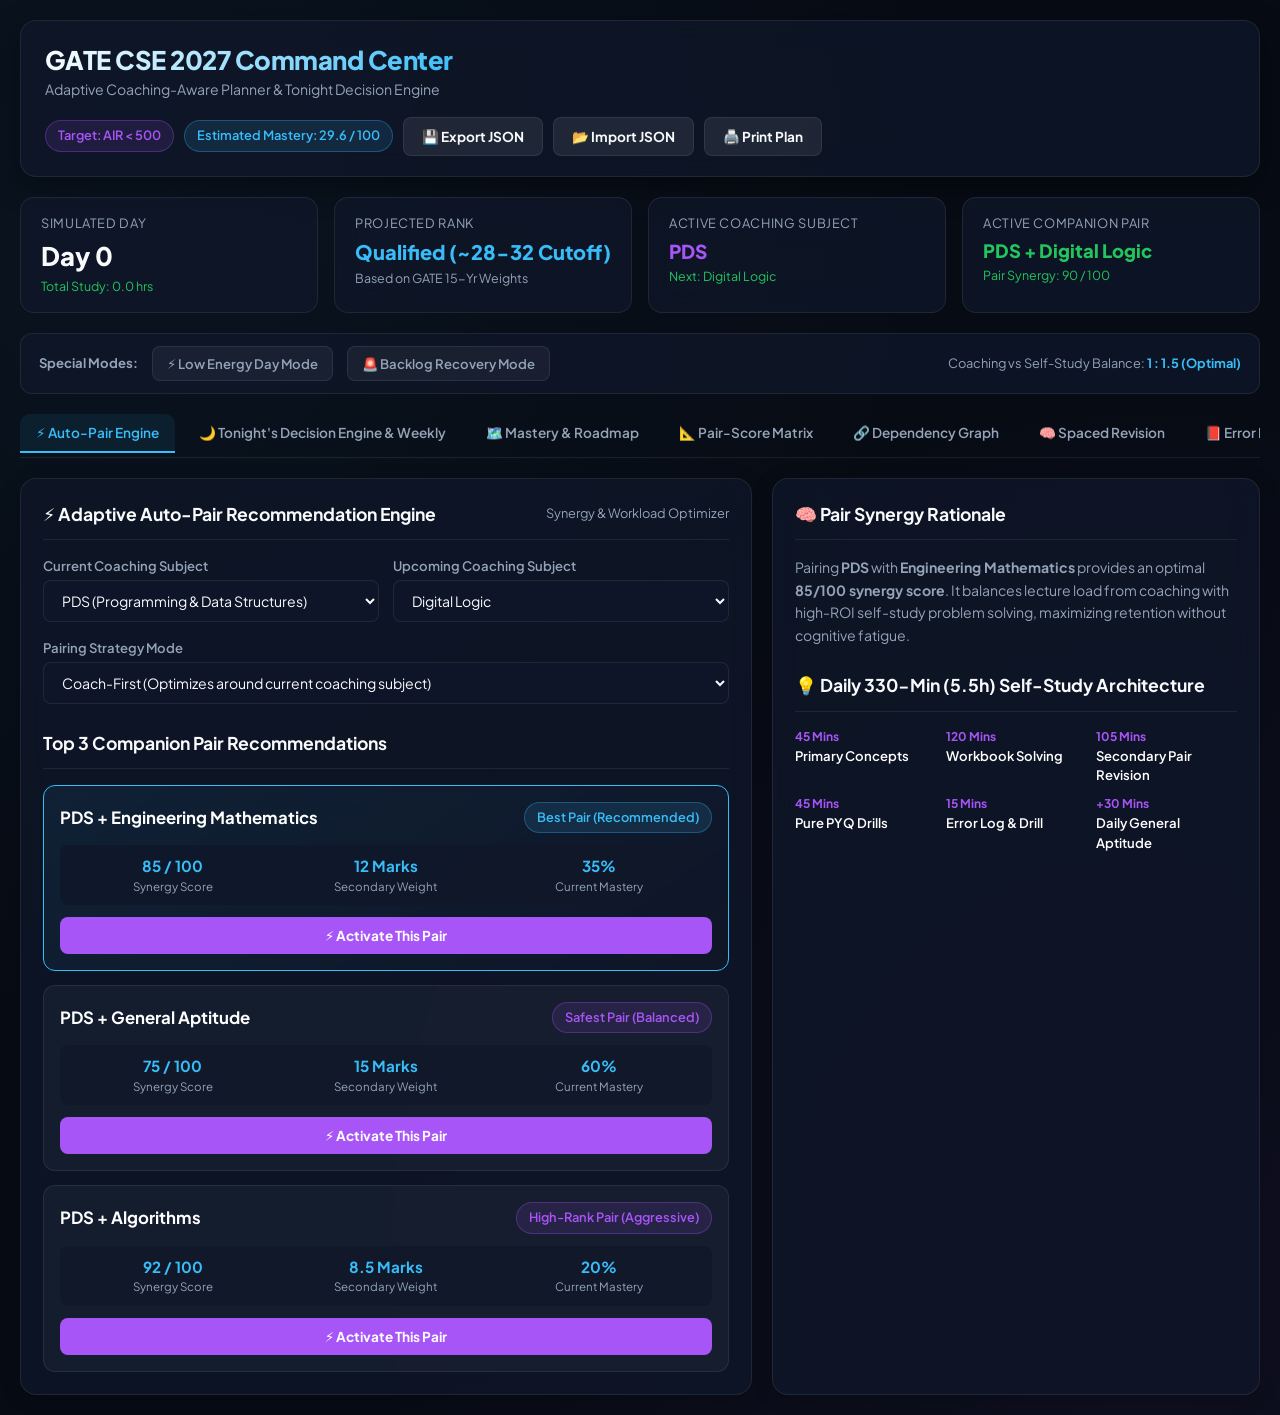
==== gate-cse-command-center.html @ c0850e2b "Initial commit" ====
<!DOCTYPE html>
<html lang="en">
<head>
    <meta charset="UTF-8">
    <meta name="viewport" content="width=device-width, initial-scale=1.0">
    <title>GATE CSE 2027 — Adaptive Personal Study Command Center</title>
    
    <!-- Fonts -->
    <link rel="preconnect" href="https://fonts.googleapis.com">
    <link rel="preconnect" href="https://fonts.gstatic.com" crossorigin>
    <link href="https://fonts.googleapis.com/css2?family=Fira+Code:wght@400;500;600&family=Plus+Jakarta+Sans:wght@400;500;600;700;800&display=swap" rel="stylesheet">

    <style>
        :root {
            --bg-dark: #070b14;
            --bg-card: rgba(15, 23, 42, 0.75);
            --bg-card-hover: rgba(30, 41, 59, 0.85);
            --border-color: rgba(255, 255, 255, 0.08);
            --border-active: rgba(56, 189, 248, 0.4);
            
            --primary: #38bdf8;
            --primary-hover: #0ea5e9;
            --secondary: #a855f7;
            --secondary-hover: #9333ea;
            --accent-green: #22c55e;
            --accent-amber: #f59e0b;
            --accent-rose: #f43f5e;
            --accent-indigo: #6366f1;
            
            --text-main: #f8fafc;
            --text-muted: #94a3b8;
            --text-dim: #64748b;
            
            --shadow-glow: 0 0 25px rgba(56, 189, 248, 0.15);
            --transition-fast: 0.2s cubic-bezier(0.4, 0, 0.2, 1);
        }

        * {
            box-sizing: border-box;
            margin: 0;
            padding: 0;
            font-family: 'Plus Jakarta Sans', system-ui, -apple-system, sans-serif;
        }

        body {
            background-color: var(--bg-dark);
            background-image: 
                radial-gradient(at 10% 10%, rgba(56, 189, 248, 0.05) 0px, transparent 50%),
                radial-gradient(at 90% 90%, rgba(168, 85, 247, 0.05) 0px, transparent 50%);
            color: var(--text-main);
            min-height: 100vh;
            padding: 20px;
            line-height: 1.5;
        }

        .container {
            max-width: 1440px;
            margin: 0 auto;
            display: flex;
            flex-direction: column;
            gap: 20px;
        }

        /* Header Navigation Bar */
        header {
            background: var(--bg-card);
            backdrop-filter: blur(12px);
            border: 1px solid var(--border-color);
            border-radius: 16px;
            padding: 20px 24px;
            display: flex;
            justify-content: space-between;
            align-items: center;
            flex-wrap: wrap;
            gap: 16px;
            box-shadow: 0 10px 30px rgba(0,0,0,0.4);
        }

        .header-title h1 {
            font-size: 1.6rem;
            font-weight: 800;
            background: linear-gradient(135deg, #ffffff, var(--primary));
            -webkit-background-clip: text;
            background-clip: text;
            -webkit-text-fill-color: transparent;
            letter-spacing: -0.02em;
        }

        .header-title p {
            color: var(--text-muted);
            font-size: 0.88rem;
        }

        .header-actions {
            display: flex;
            align-items: center;
            gap: 10px;
            flex-wrap: wrap;
        }

        .badge {
            padding: 5px 12px;
            border-radius: 999px;
            font-size: 0.8rem;
            font-weight: 600;
            border: 1px solid var(--border-color);
            display: inline-flex;
            align-items: center;
            gap: 6px;
        }

        .badge-cyan { background: rgba(56, 189, 248, 0.12); color: var(--primary); border-color: rgba(56, 189, 248, 0.3); }
        .badge-purple { background: rgba(168, 85, 247, 0.12); color: var(--secondary); border-color: rgba(168, 85, 247, 0.3); }
        .badge-green { background: rgba(34, 197, 94, 0.12); color: var(--accent-green); border-color: rgba(34, 197, 94, 0.3); }
        .badge-amber { background: rgba(245, 158, 11, 0.12); color: var(--accent-amber); border-color: rgba(245, 158, 11, 0.3); }

        /* KPI Dashboard Row */
        .kpi-row {
            display: grid;
            grid-template-columns: repeat(auto-fit, minmax(220px, 1fr));
            gap: 16px;
        }

        .kpi-card {
            background: var(--bg-card);
            backdrop-filter: blur(12px);
            border: 1px solid var(--border-color);
            border-radius: 14px;
            padding: 16px 20px;
            transition: var(--transition-fast);
        }

        .kpi-card:hover {
            border-color: var(--border-active);
            transform: translateY(-2px);
        }

        .kpi-card .label {
            font-size: 0.8rem;
            color: var(--text-muted);
            text-transform: uppercase;
            letter-spacing: 0.05em;
            margin-bottom: 4px;
        }

        .kpi-card .value {
            font-size: 1.6rem;
            font-weight: 800;
            color: var(--text-main);
        }

        .kpi-card .sub {
            font-size: 0.78rem;
            color: var(--accent-green);
            margin-top: 2px;
        }

        /* Mode Toggles Bar */
        .mode-bar {
            background: var(--bg-card);
            border: 1px solid var(--border-color);
            border-radius: 12px;
            padding: 12px 18px;
            display: flex;
            justify-content: space-between;
            align-items: center;
            flex-wrap: wrap;
            gap: 12px;
        }

        .toggle-group {
            display: flex;
            align-items: center;
            gap: 14px;
        }

        .toggle-btn {
            background: rgba(255, 255, 255, 0.05);
            border: 1px solid var(--border-color);
            color: var(--text-muted);
            padding: 8px 14px;
            border-radius: 8px;
            font-size: 0.82rem;
            font-weight: 600;
            cursor: pointer;
            transition: var(--transition-fast);
            display: inline-flex;
            align-items: center;
            gap: 6px;
        }

        .toggle-btn:hover { background: rgba(255, 255, 255, 0.1); color: #fff; }
        .toggle-btn.active-low-energy { background: rgba(245, 158, 11, 0.2); color: var(--accent-amber); border-color: var(--accent-amber); }
        .toggle-btn.active-backlog { background: rgba(244, 63, 94, 0.2); color: var(--accent-rose); border-color: var(--accent-rose); }

        /* Navigation Tabs */
        .nav-tabs {
            display: flex;
            gap: 8px;
            overflow-x: auto;
            padding-bottom: 4px;
            border-bottom: 1px solid var(--border-color);
        }

        .tab-btn {
            background: transparent;
            border: none;
            color: var(--text-muted);
            padding: 10px 16px;
            border-radius: 10px 10px 0 0;
            font-size: 0.85rem;
            font-weight: 600;
            cursor: pointer;
            white-space: nowrap;
            transition: var(--transition-fast);
            display: inline-flex;
            align-items: center;
            gap: 8px;
            border-bottom: 2px solid transparent;
        }

        .tab-btn:hover {
            color: var(--text-main);
            background: rgba(255, 255, 255, 0.03);
        }

        .tab-btn.active {
            color: var(--primary);
            border-bottom-color: var(--primary);
            background: rgba(56, 189, 248, 0.08);
        }

        /* Tab Content Panels */
        .tab-content {
            display: none;
            flex-direction: column;
            gap: 20px;
        }

        .tab-content.active {
            display: flex;
        }

        /* Layout Grids */
        .grid-2 { display: grid; grid-template-columns: 1.8fr 1.2fr; gap: 20px; }
        .grid-3 { display: grid; grid-template-columns: repeat(3, 1fr); gap: 20px; }
        .grid-full { width: 100%; }

        @media (max-width: 1024px) {
            .grid-2, .grid-3 { grid-template-columns: 1fr; }
        }

        /* Cards & Panels */
        .panel {
            background: var(--bg-card);
            backdrop-filter: blur(12px);
            border: 1px solid var(--border-color);
            border-radius: 16px;
            padding: 22px;
            display: flex;
            flex-direction: column;
            gap: 16px;
            box-shadow: 0 4px 20px rgba(0,0,0,0.2);
        }

        .panel-header {
            display: flex;
            justify-content: space-between;
            align-items: center;
            border-bottom: 1px solid var(--border-color);
            padding-bottom: 12px;
        }

        .panel-header h2 {
            font-size: 1.1rem;
            font-weight: 700;
            color: var(--text-main);
            display: flex;
            align-items: center;
            gap: 8px;
        }

        .panel-header .subtext {
            font-size: 0.8rem;
            color: var(--text-muted);
        }

        /* Form Controls */
        label {
            font-size: 0.82rem;
            font-weight: 600;
            color: var(--text-muted);
            margin-bottom: 4px;
            display: block;
        }

        select, input[type="text"], input[type="number"], textarea {
            background: rgba(15, 23, 42, 0.9);
            border: 1px solid var(--border-color);
            border-radius: 8px;
            color: var(--text-main);
            padding: 10px 14px;
            font-size: 0.88rem;
            width: 100%;
            outline: none;
            transition: var(--transition-fast);
        }

        select:focus, input:focus, textarea:focus {
            border-color: var(--primary);
            box-shadow: 0 0 10px rgba(56, 189, 248, 0.2);
        }

        /* Buttons */
        .btn {
            background: var(--primary);
            color: #080d1a;
            border: none;
            padding: 10px 18px;
            border-radius: 8px;
            font-weight: 700;
            font-size: 0.85rem;
            cursor: pointer;
            transition: var(--transition-fast);
            display: inline-flex;
            align-items: center;
            justify-content: center;
            gap: 8px;
        }

        .btn:hover {
            background: var(--primary-hover);
            transform: translateY(-1px);
        }

        .btn-secondary {
            background: rgba(255, 255, 255, 0.08);
            color: var(--text-main);
            border: 1px solid var(--border-color);
        }

        .btn-secondary:hover {
            background: rgba(255, 255, 255, 0.15);
        }

        .btn-purple {
            background: var(--secondary);
            color: #fff;
        }

        .btn-purple:hover {
            background: var(--secondary-hover);
        }

        .btn-danger {
            background: rgba(244, 63, 94, 0.2);
            color: var(--accent-rose);
            border: 1px solid rgba(244, 63, 94, 0.4);
        }

        .btn-danger:hover {
            background: rgba(244, 63, 94, 0.35);
        }

        /* Auto-Pair Cards */
        .pair-card {
            background: rgba(30, 41, 59, 0.5);
            border: 1px solid var(--border-color);
            border-radius: 12px;
            padding: 16px;
            display: flex;
            flex-direction: column;
            gap: 12px;
            transition: var(--transition-fast);
            position: relative;
        }

        .pair-card.recommended {
            border-color: var(--primary);
            background: linear-gradient(145deg, rgba(56, 189, 248, 0.08), rgba(15, 23, 42, 0.6));
        }

        .pair-card-header {
            display: flex;
            justify-content: space-between;
            align-items: center;
        }

        .pair-card-title {
            font-weight: 700;
            font-size: 1.05rem;
            color: #fff;
        }

        .pair-metrics {
            display: grid;
            grid-template-columns: repeat(3, 1fr);
            gap: 8px;
            background: rgba(15, 23, 42, 0.8);
            padding: 10px;
            border-radius: 8px;
            text-align: center;
        }

        .pair-metrics .metric-val {
            font-weight: 700;
            font-size: 0.95rem;
            color: var(--primary);
        }

        .pair-metrics .metric-lbl {
            font-size: 0.72rem;
            color: var(--text-muted);
        }

        /* Tonight's Action Generator Callout & Tasks */
        .tonight-callout {
            background: linear-gradient(135deg, rgba(168, 85, 247, 0.15), rgba(56, 189, 248, 0.15));
            border: 1px solid rgba(168, 85, 247, 0.4);
            border-radius: 14px;
            padding: 22px;
            display: flex;
            flex-direction: column;
            gap: 16px;
        }

        .tonight-controls {
            display: grid;
            grid-template-columns: repeat(auto-fit, minmax(200px, 1fr));
            gap: 12px;
            background: rgba(15, 23, 42, 0.7);
            padding: 14px;
            border-radius: 10px;
            border: 1px solid var(--border-color);
        }

        .tonight-tasks-grid {
            display: flex;
            flex-direction: column;
            gap: 10px;
        }

        .tonight-task-card {
            background: rgba(15, 23, 42, 0.85);
            border: 1px solid var(--border-color);
            border-radius: 10px;
            padding: 12px 16px;
            display: flex;
            align-items: center;
            justify-content: space-between;
            gap: 12px;
            transition: var(--transition-fast);
        }

        .tonight-task-card.checked {
            opacity: 0.5;
            text-decoration: line-through;
            border-color: rgba(34, 197, 94, 0.4);
            background: rgba(34, 197, 94, 0.05);
        }

        .task-checkbox {
            width: 20px;
            height: 20px;
            accent-color: var(--accent-green);
            cursor: pointer;
        }

        .progress-bar-bg {
            background: rgba(30, 41, 59, 0.8);
            height: 10px;
            border-radius: 5px;
            overflow: hidden;
        }

        .progress-bar-fill {
            height: 100%;
            background: linear-gradient(90deg, var(--primary), var(--secondary));
            border-radius: 5px;
            transition: width 0.4s ease;
        }

        /* Weekly Planner Cards */
        .day-card {
            background: rgba(15, 23, 42, 0.6);
            border: 1px solid var(--border-color);
            border-radius: 12px;
            padding: 14px;
            display: flex;
            flex-direction: column;
            gap: 10px;
        }

        .day-header {
            display: flex;
            justify-content: space-between;
            align-items: center;
            font-weight: 700;
            font-size: 0.9rem;
            color: var(--primary);
        }

        .task-list {
            display: flex;
            flex-direction: column;
            gap: 6px;
        }

        .task-item {
            background: rgba(30, 41, 59, 0.7);
            border: 1px solid var(--border-color);
            border-radius: 6px;
            padding: 8px 10px;
            font-size: 0.8rem;
            display: flex;
            align-items: center;
            justify-content: space-between;
            gap: 8px;
        }

        /* Mastery Sliders */
        .mastery-grid {
            display: grid;
            grid-template-columns: repeat(auto-fit, minmax(280px, 1fr));
            gap: 14px;
        }

        .mastery-item {
            background: rgba(30, 41, 59, 0.5);
            border: 1px solid var(--border-color);
            border-radius: 10px;
            padding: 12px 16px;
            display: flex;
            flex-direction: column;
            gap: 8px;
        }

        .mastery-head {
            display: flex;
            justify-content: space-between;
            font-size: 0.85rem;
            font-weight: 700;
        }

        input[type="range"] {
            width: 100%;
            accent-color: var(--primary);
            cursor: pointer;
        }

        /* Pair Matrix Table */
        .matrix-table {
            width: 100%;
            border-collapse: collapse;
            font-size: 0.78rem;
            text-align: center;
        }

        .matrix-table th, .matrix-table td {
            padding: 8px 4px;
            border: 1px solid var(--border-color);
        }

        .matrix-table th {
            background: rgba(30, 41, 59, 0.8);
            color: var(--text-muted);
            font-weight: 700;
        }

        .matrix-cell {
            cursor: pointer;
            transition: var(--transition-fast);
            font-weight: 700;
            border-radius: 4px;
        }

        .matrix-cell:hover {
            transform: scale(1.15);
            outline: 2px solid var(--primary);
            z-index: 10;
        }

        /* Dependency Graph Visualization */
        .dep-graph {
            display: flex;
            flex-direction: column;
            gap: 20px;
        }

        .dep-track {
            background: rgba(15, 23, 42, 0.6);
            border: 1px solid var(--border-color);
            border-radius: 12px;
            padding: 16px;
        }

        .dep-track-title {
            font-size: 0.88rem;
            font-weight: 700;
            color: var(--secondary);
            margin-bottom: 12px;
        }

        .dep-nodes {
            display: flex;
            align-items: center;
            gap: 12px;
            flex-wrap: wrap;
        }

        .dep-node {
            background: rgba(30, 41, 59, 0.8);
            border: 1px solid var(--border-color);
            border-radius: 8px;
            padding: 10px 14px;
            font-size: 0.85rem;
            font-weight: 700;
            display: flex;
            align-items: center;
            gap: 8px;
        }

        .dep-arrow {
            color: var(--text-dim);
            font-size: 1.2rem;
            font-weight: 700;
        }

        /* Radar Bars */
        .radar-list {
            display: flex;
            flex-direction: column;
            gap: 10px;
        }

        .radar-item {
            display: flex;
            flex-direction: column;
            gap: 4px;
        }

        .radar-meta {
            display: flex;
            justify-content: space-between;
            font-size: 0.82rem;
        }

        .radar-bar-bg {
            background: rgba(30, 41, 59, 0.8);
            height: 10px;
            border-radius: 5px;
            overflow: hidden;
        }

        .radar-bar-fill {
            height: 100%;
            background: linear-gradient(90deg, var(--primary), var(--secondary));
            border-radius: 5px;
            transition: width 0.5s ease;
        }

        /* Tables */
        table.data-table {
            width: 100%;
            border-collapse: collapse;
            font-size: 0.85rem;
        }

        table.data-table th, table.data-table td {
            padding: 10px 12px;
            text-align: left;
            border-bottom: 1px solid var(--border-color);
        }

        table.data-table th {
            color: var(--text-muted);
            font-weight: 700;
            background: rgba(30, 41, 59, 0.4);
        }

        /* Print Styling */
        @media print {
            body { background: #fff; color: #000; }
            header, .mode-bar, .nav-tabs, .btn { display: none !important; }
            .tab-content { display: block !important; }
            .panel { border: 1px solid #ccc; background: #fff; color: #000; box-shadow: none; margin-bottom: 20px; }
            .value, .pair-card-title { color: #000 !important; }
        }
    </style>
</head>
<body>

<div class="container">
    <!-- Header -->
    <header>
        <div class="header-title">
            <h1>GATE CSE 2027 Command Center</h1>
            <p>Adaptive Coaching-Aware Planner &amp; Tonight Decision Engine</p>
        </div>
        <div class="header-actions">
            <span class="badge badge-purple">Target: AIR &lt; 500</span>
            <span class="badge badge-cyan" id="projected-score-badge">Estimated Mastery: 15.0 / 100</span>
            <button class="btn btn-secondary" onclick="exportData()">💾 Export JSON</button>
            <button class="btn btn-secondary" onclick="importDataPrompt()">📂 Import JSON</button>
            <button class="btn btn-secondary" onclick="window.print()">🖨️ Print Plan</button>
        </div>
    </header>

    <!-- KPI Row -->
    <div class="kpi-row">
        <div class="kpi-card">
            <div class="label">Simulated Day</div>
            <div class="value" id="kpi-sim-day">Day 0</div>
            <div class="sub" id="kpi-total-hours">Total Study: 0.0 hrs</div>
        </div>
        <div class="kpi-card">
            <div class="label">Projected Rank</div>
            <div class="value" id="kpi-projected-rank" style="font-size: 1.25rem; color: var(--primary);">Unranked</div>
            <div class="sub" style="color: var(--text-muted);">Based on GATE 15-Yr Weights</div>
        </div>
        <div class="kpi-card">
            <div class="label">Active Coaching Subject</div>
            <div class="value" id="kpi-coaching-subj" style="font-size: 1.2rem; color: var(--secondary);">PDS</div>
            <div class="sub" id="kpi-upcoming-subj">Next: Digital Logic</div>
        </div>
        <div class="kpi-card">
            <div class="label">Active Companion Pair</div>
            <div class="value" id="kpi-active-pair" style="font-size: 1.15rem; color: var(--accent-green);">PDS + Digital Logic</div>
            <div class="sub" id="kpi-pair-score">Pair Synergy: 90 / 100</div>
        </div>
    </div>

    <!-- Mode Controls -->
    <div class="mode-bar">
        <div class="toggle-group">
            <span style="font-size: 0.82rem; font-weight: 700; color: var(--text-muted);">Special Modes:</span>
            <button class="toggle-btn" id="btn-low-energy" onclick="toggleLowEnergyMode()">
                ⚡ Low Energy Day Mode
            </button>
            <button class="toggle-btn" id="btn-backlog" onclick="toggleBacklogMode()">
                🚨 Backlog Recovery Mode
            </button>
        </div>
        <div style="font-size: 0.8rem; color: var(--text-muted);">
            Coaching vs Self-Study Balance: <strong id="balance-ratio" style="color: var(--primary);">1 : 1.5 (Optimal)</strong>
        </div>
    </div>

    <!-- Navigation Tabs -->
    <nav class="nav-tabs">
        <button class="tab-btn active" onclick="switchTab('tab-autopair')">⚡ Auto-Pair Engine</button>
        <button class="tab-btn" onclick="switchTab('tab-weekly')">🌙 Tonight's Decision Engine &amp; Weekly</button>
        <button class="tab-btn" onclick="switchTab('tab-mastery')">🗺️ Mastery &amp; Roadmap</button>
        <button class="tab-btn" onclick="switchTab('tab-matrix')">📐 Pair-Score Matrix</button>
        <button class="tab-btn" onclick="switchTab('tab-dep')">🔗 Dependency Graph</button>
        <button class="tab-btn" onclick="switchTab('tab-spaced')">🧠 Spaced Revision</button>
        <button class="tab-btn" onclick="switchTab('tab-errors')">📕 Error Log System</button>
        <button class="tab-btn" onclick="switchTab('tab-coaching')">📝 Coaching Logger</button>
        <button class="tab-btn" onclick="switchTab('tab-radar')">📊 PYQ Topic Radar</button>
    </nav>

    <!-- TAB 1: Auto-Pair Engine -->
    <div id="tab-autopair" class="tab-content active">
        <div class="grid-2">
            <div class="panel">
                <div class="panel-header">
                    <h2>⚡ Adaptive Auto-Pair Recommendation Engine</h2>
                    <span class="subtext">Synergy &amp; Workload Optimizer</span>
                </div>

                <div style="display: grid; grid-template-columns: 1fr 1fr; gap: 14px;">
                    <div>
                        <label>Current Coaching Subject</label>
                        <select id="select-coaching-subj" onchange="updateCoachingSubject(this.value)">
                            <!-- Populated via JS -->
                        </select>
                    </div>
                    <div>
                        <label>Upcoming Coaching Subject</label>
                        <select id="select-upcoming-subj" onchange="updateUpcomingSubject(this.value)">
                            <!-- Populated via JS -->
                        </select>
                    </div>
                </div>

                <div>
                    <label>Pairing Strategy Mode</label>
                    <select id="select-pair-strategy" onchange="recalculatePairings()">
                        <option value="coach-first">Coach-First (Optimizes around current coaching subject)</option>
                        <option value="best-global">Best Global Synergy (Maximum Synergy Matrix Score)</option>
                        <option value="weakness-first">Weakness-First (Pairs lowest mastery subject with high-synergy companion)</option>
                        <option value="roi-first">ROI-First (Focuses on highest PYQ &amp; weightage subjects)</option>
                    </select>
                </div>

                <div class="panel-header" style="margin-top: 10px;">
                    <h2>Top 3 Companion Pair Recommendations</h2>
                </div>

                <div id="pair-recommendations-container" style="display: flex; flex-direction: column; gap: 14px;">
                    <!-- Dynamically rendered -->
                </div>
            </div>

            <div class="panel">
                <div class="panel-header">
                    <h2>🧠 Pair Synergy Rationale</h2>
                </div>
                <div id="pair-rationale-box" style="font-size: 0.88rem; color: var(--text-muted); line-height: 1.6;">
                    Select a coaching subject to view mathematical synergy, cognitive load balance, and PYQ overlap.
                </div>
                <div class="panel-header" style="margin-top: 10px;">
                    <h2>💡 Daily 330-Min (5.5h) Self-Study Architecture</h2>
                </div>
                <div class="routine-blocks" style="display: grid; grid-template-columns: repeat(auto-fit, minmax(140px, 1fr)); gap: 10px;">
                    <div class="block-chip">
                        <div class="time" style="font-size:0.75rem; color:var(--secondary); font-weight:700;">45 Mins</div>
                        <div class="desc" style="font-size:0.82rem; font-weight:600; color:#fff;">Primary Concepts</div>
                    </div>
                    <div class="block-chip">
                        <div class="time" style="font-size:0.75rem; color:var(--secondary); font-weight:700;">120 Mins</div>
                        <div class="desc" style="font-size:0.82rem; font-weight:600; color:#fff;">Workbook Solving</div>
                    </div>
                    <div class="block-chip">
                        <div class="time" style="font-size:0.75rem; color:var(--secondary); font-weight:700;">105 Mins</div>
                        <div class="desc" style="font-size:0.82rem; font-weight:600; color:#fff;">Secondary Pair Revision</div>
                    </div>
                    <div class="block-chip">
                        <div class="time" style="font-size:0.75rem; color:var(--secondary); font-weight:700;">45 Mins</div>
                        <div class="desc" style="font-size:0.82rem; font-weight:600; color:#fff;">Pure PYQ Drills</div>
                    </div>
                    <div class="block-chip">
                        <div class="time" style="font-size:0.75rem; color:var(--secondary); font-weight:700;">15 Mins</div>
                        <div class="desc" style="font-size:0.82rem; font-weight:600; color:#fff;">Error Log &amp; Drill</div>
                    </div>
                    <div class="block-chip" style="border-color: var(--secondary);">
                        <div class="time" style="font-size:0.75rem; color:var(--secondary); font-weight:700;">+30 Mins</div>
                        <div class="desc" style="font-size:0.82rem; font-weight:600; color:#fff;">Daily General Aptitude</div>
                    </div>
                </div>
            </div>
        </div>
    </div>

    <!-- TAB 2: Weekly Execution & Tonight's Decision Engine -->
    <div id="tab-weekly" class="tab-content">
        <div class="tonight-callout">
            <div style="display: flex; justify-content: space-between; align-items: center; flex-wrap: wrap; gap: 10px;">
                <div>
                    <h2 style="font-size: 1.3rem; font-weight: 800; color: #fff;">🌙 "What Should I Study Tonight?" Decision Engine</h2>
                    <p style="font-size: 0.85rem; color: var(--text-muted);">Dynamically constructs tonight's task blocks with topic intelligence &amp; workload weighting.</p>
                </div>
                <button class="btn btn-purple" onclick="generateTonightPlan()">✨ Generate Tonight's Plan</button>
            </div>

            <!-- Tonight Decision Controls -->
            <div class="tonight-controls" style="grid-template-columns: repeat(auto-fit, minmax(180px, 1fr));">
                <div>
                    <label>📌 Select Primary Subject</label>
                    <select id="tonight-primary-subj" onchange="generateTonightPlan()">
                        <option value="auto">🤖 Auto (From Focus Mode / Coaching)</option>
                        <!-- Populated via JS -->
                    </select>
                </div>
                <div>
                    <label>Primary Focus Mode</label>
                    <select id="tonight-focus-mode" onchange="generateTonightPlan()">
                        <option value="auto">🤖 Auto Focus (Engine decides optimum focus)</option>
                        <option value="coaching">🎓 Coaching Subject Focus (Revolves around active coaching topic)</option>
                        <option value="weakest">🧱 Weakest Subject Focus (Attacks lowest mastery subject)</option>
                        <option value="pair">🔗 Current Pair Focus (Uses current optimized pair)</option>
                    </select>
                </div>
                <div>
                    <label>Time Budget Tonight</label>
                    <select id="tonight-budget-mode" onchange="generateTonightPlan()">
                        <option value="330">5.5 Hours (Full Standard Architecture)</option>
                        <option value="240">4.0 Hours (Focused Evening)</option>
                        <option value="180">3.0 Hours (Compact Session)</option>
                        <option value="120">2.0 Hours (Light Recovery Session)</option>
                        <option value="90">90 Mins (Low Energy Sprint)</option>
                    </select>
                </div>
                <div>
                    <label>Subject Profile</label>
                    <select id="tonight-profile-mode" onchange="generateTonightPlan()">
                        <option value="already-taught">Coaching Taught Subject (20% Concept / 50% Solving / 20% Companion / 10% PYQ)</option>
                        <option value="genuinely-weak">Genuinely Weak Subject (40% Concept / 35% Solving / 20% Companion / 5% Error)</option>
                    </select>
                </div>
            </div>

            <!-- Tonight Execution Tracker -->
            <div style="display: flex; flex-direction: column; gap: 10px;">
                <div style="display: flex; justify-content: space-between; align-items: center;">
                    <span style="font-weight: 700; font-size: 0.9rem;">Tonight's Completion Progress: <strong id="tonight-pct-text" style="color: var(--primary);">0%</strong></span>
                    <button class="btn btn-secondary" onclick="markTonightCompleted()" style="font-size: 0.8rem;">✓ Mark Session Completed</button>
                </div>
                <div class="progress-bar-bg">
                    <div class="progress-bar-fill" id="tonight-progress-bar" style="width: 0%;"></div>
                </div>
            </div>

            <!-- Task Blocks Output Container -->
            <div id="tonight-tasks-container" class="tonight-tasks-grid">
                <!-- Populated dynamically -->
            </div>
        </div>

        <div class="panel">
            <div class="panel-header">
                <h2>🗓️ Weekly Execution Grid</h2>
                <div style="display: flex; gap: 8px;">
                    <button class="btn btn-secondary" onclick="simulateWeeklyDays(1)">+1 Study Day</button>
                    <button class="btn btn-secondary" onclick="simulateWeeklyDays(7)">+1 Week (7 Days)</button>
                    <button class="btn btn-danger" onclick="resetSim()">Reset Progress</button>
                </div>
            </div>
            <div class="grid-3" id="weekly-days-container">
                <!-- Days Mon - Sun populated dynamically -->
            </div>
        </div>
    </div>

    <!-- TAB 3: Mastery & Roadmap -->
    <div id="tab-mastery" class="tab-content">
        <div class="grid-2">
            <div class="panel">
                <div class="panel-header">
                    <h2>🗺️ Editable Study Roadmap Phases</h2>
                    <button class="btn btn-secondary" onclick="openAddPhaseModal()">➕ Add Custom Phase</button>
                </div>
                <div id="phases-roadmap-container" style="display: flex; flex-direction: column; gap: 12px;">
                    <!-- Rendered dynamically -->
                </div>
            </div>

            <div class="panel">
                <div class="panel-header">
                    <h2>🎛️ Subject Mastery Sliders (0 - 100%)</h2>
                </div>
                <div class="mastery-grid" id="mastery-sliders-container">
                    <!-- Rendered dynamically -->
                </div>
            </div>
        </div>
    </div>

    <!-- TAB 4: Pair-Score Matrix -->
    <div id="tab-matrix" class="tab-content">
        <div class="panel">
            <div class="panel-header">
                <h2>📐 Interactive 12x12 Pair-Synergy Matrix</h2>
                <span class="subtext">Click any matrix cell to force that pair as your active study pair</span>
            </div>
            <div style="overflow-x: auto;">
                <table class="matrix-table" id="matrix-table-el">
                    <!-- Rendered dynamically -->
                </table>
            </div>
        </div>
    </div>

    <!-- TAB 5: Dependency Graph -->
    <div id="tab-dep" class="tab-content">
        <div class="panel">
            <div class="panel-header">
                <h2>🔗 Academic Dependency Chains &amp; Prerequisite Graph</h2>
                <span class="subtext">Identified prerequisite relations from GATE CSE 15-Year Analysis</span>
            </div>
            <div class="dep-graph">
                <div class="dep-track">
                    <div class="dep-track-title">System &amp; Hardware Track</div>
                    <div class="dep-nodes">
                        <div class="dep-node" id="dep-DL">Digital Logic</div>
                        <div class="dep-arrow">➔</div>
                        <div class="dep-node" id="dep-COA">COA</div>
                        <div class="dep-arrow">➔</div>
                        <div class="dep-node" id="dep-OS">Operating Systems</div>
                        <div class="dep-arrow">➔</div>
                        <div class="dep-node" id="dep-CN">Computer Networks</div>
                    </div>
                </div>

                <div class="dep-track">
                    <div class="dep-track-title">Software &amp; Data Track</div>
                    <div class="dep-nodes">
                        <div class="dep-node" id="dep-PDS">PDS</div>
                        <div class="dep-arrow">➔</div>
                        <div class="dep-node" id="dep-Algo">Algorithms</div>
                        <div class="dep-arrow">➔</div>
                        <div class="dep-node" id="dep-DBMS">DBMS</div>
                    </div>
                </div>

                <div class="dep-track">
                    <div class="dep-track-title">Theoretical Foundations Track</div>
                    <div class="dep-nodes">
                        <div class="dep-node" id="dep-Discrete">Discrete Mathematics</div>
                        <div class="dep-arrow">➔</div>
                        <div class="dep-node" id="dep-TOC">TOC</div>
                        <div class="dep-arrow">➔</div>
                        <div class="dep-node" id="dep-Compiler">Compiler Design</div>
                    </div>
                </div>
            </div>
        </div>
    </div>

    <!-- TAB 6: Spaced Revision -->
    <div id="tab-spaced" class="tab-content">
        <div class="panel">
            <div class="panel-header">
                <h2>🧠 Spaced-Revision Queue (1, 3, 7, 14, 30-Day Intervals)</h2>
                <button class="btn btn-purple" onclick="addSpacedRevisionPrompt()">➕ Add Concept for Revision</button>
            </div>
            <div class="grid-3" id="spaced-revision-container">
                <!-- Rendered dynamically -->
            </div>
        </div>
    </div>

    <!-- TAB 7: Error Log System -->
    <div id="tab-errors" class="tab-content">
        <div class="grid-2">
            <div class="panel">
                <div class="panel-header">
                    <h2>📕 Log New Error / Mistake</h2>
                </div>
                <form id="error-log-form" onsubmit="handleLogError(event)" style="display: flex; flex-direction: column; gap: 10px;">
                    <div>
                        <label>Question Reference / Topic</label>
                        <input type="text" id="err-topic" placeholder="e.g. Q45 Bayes Theorem / Cache Tag Calculation" required>
                    </div>
                    <div style="display: grid; grid-template-columns: 1fr 1fr; gap: 10px;">
                        <div>
                            <label>Subject</label>
                            <select id="err-subject"></select>
                        </div>
                        <div>
                            <label>Mistake Category</label>
                            <select id="err-category">
                                <option value="Conceptual">Conceptual Gap</option>
                                <option value="Calculation">Calculation Error</option>
                                <option value="NAT Precision">NAT Precision Trap</option>
                                <option value="Misread Question">Misread Question</option>
                                <option value="Formula Recall">Formula Memory Failure</option>
                            </select>
                        </div>
                    </div>
                    <div>
                        <label>Correction &amp; Key Insight</label>
                        <textarea id="err-notes" rows="3" placeholder="What to remember next time..." required></textarea>
                    </div>
                    <button type="submit" class="btn btn-purple">📌 Save Error Log Entry</button>
                </form>
            </div>

            <div class="panel">
                <div class="panel-header">
                    <h2>📋 Recorded Mistake History</h2>
                </div>
                <div style="overflow-y: auto; max-height: 400px;">
                    <table class="data-table">
                        <thead>
                            <tr>
                                <th>Ref / Topic</th>
                                <th>Category</th>
                                <th>Correction</th>
                                <th>Action</th>
                            </tr>
                        </thead>
                        <tbody id="error-log-tbody">
                            <!-- Rendered dynamically -->
                        </tbody>
                    </table>
                </div>
            </div>
        </div>
    </div>

    <!-- TAB 8: Coaching Timetable Logger -->
    <div id="tab-coaching" class="tab-content">
        <div class="grid-2">
            <div class="panel">
                <div class="panel-header">
                    <h2>📝 Daily Coaching Timetable Input</h2>
                </div>
                <form onsubmit="handleLogCoaching(event)" style="display: flex; flex-direction: column; gap: 10px;">
                    <div>
                        <label>Coaching Subject</label>
                        <select id="coach-input-subject"></select>
                    </div>
                    <div>
                        <label>Topic Taught Today</label>
                        <input type="text" id="coach-input-topic" placeholder="e.g. CN: TCP, UDP, Flow Control & Sliding Window" required>
                    </div>
                    <div>
                        <label>Lecture Duration (Hours)</label>
                        <input type="number" step="0.5" id="coach-input-hours" value="2.5" required>
                    </div>
                    <button type="submit" class="btn btn-purple">⚡ Generate Auto Plan from Today's Coaching</button>
                </form>
            </div>

            <div class="panel">
                <div class="panel-header">
                    <h2>📜 Recent Coaching Log &amp; Converted Tasks</h2>
                </div>
                <table class="data-table">
                    <thead>
                        <tr>
                            <th>Subject</th>
                            <th>Topic Taught</th>
                            <th>Hours</th>
                            <th>Action</th>
                        </tr>
                    </thead>
                    <tbody id="coaching-log-tbody">
                        <!-- Rendered dynamically -->
                    </tbody>
                </table>
            </div>
        </div>
    </div>

    <!-- TAB 9: PYQ Topic Radar -->
    <div id="tab-radar" class="tab-content">
        <div class="panel">
            <div class="panel-header">
                <h2>📊 Top PYQ Recurrence Radar &amp; High-Frequency Topic Analysis</h2>
                <span class="subtext">Directly mapped from 15-Year GATE CSE Analysis</span>
            </div>
            <div class="radar-list" id="radar-list-container">
                <!-- Rendered dynamically -->
            </div>
        </div>
    </div>
</div>

<script>
    // -------------------------------------------------------------
    // DATA STRUCTURES & TOPIC INTELLIGENCE MAPPING
    // -------------------------------------------------------------
    const SUBJECTS = [
        { id: "PDS", name: "PDS (Programming & Data Structures)", weight: 10.5, difficulty: "Medium" },
        { id: "Digital Logic", name: "Digital Logic", weight: 5.0, difficulty: "Easy" },
        { id: "Algorithms", name: "Algorithms", weight: 8.5, difficulty: "Hard" },
        { id: "DBMS", name: "DBMS", weight: 7.5, difficulty: "Medium" },
        { id: "TOC", name: "TOC (Theory of Computation)", weight: 8.0, difficulty: "Medium" },
        { id: "Compiler Design", name: "Compiler Design", weight: 5.0, difficulty: "Medium" },
        { id: "COA", name: "COA (Computer Organization)", weight: 8.5, difficulty: "Hard" },
        { id: "Operating Systems", name: "Operating Systems", weight: 9.0, difficulty: "Medium" },
        { id: "Computer Networks", name: "Computer Networks", weight: 9.5, difficulty: "Hard" },
        { id: "Engineering Mathematics", name: "Engineering Mathematics", weight: 12.0, difficulty: "Medium" },
        { id: "Discrete Mathematics", name: "Discrete Mathematics", weight: 6.5, difficulty: "Hard" },
        { id: "General Aptitude", name: "General Aptitude", weight: 15.0, difficulty: "Easy" }
    ];

    const TOPIC_INTELLIGENCE = {
        "PDS": ["Pointers & Recursion (109 PYQs)", "Binary Search Trees & Traversal", "Arrays, Stacks & Queues Math"],
        "Digital Logic": ["Combinational Circuits (K-Maps)", "Sequential Circuits & Flip-Flops", "Number Systems & Codes"],
        "Algorithms": ["Graph Algorithms (Dijkstra/MST 86 PYQs)", "Dynamic Programming & Greedy", "Recurrences & Asymptotic Bounds"],
        "DBMS": ["SQL Queries & Joins (115 PYQs)", "Functional Dependency & Normalization", "B / B+ Trees Indexing (68 PYQs)"],
        "TOC": ["Regular Languages & DFA/NFA", "Context-Free Grammars & Pushdown Automata", "Turing Machines & Decidability"],
        "Compiler Design": ["Lexical Analysis & Parsing (176 PYQs)", "Intermediate Code Generation", "Liveness & Code Optimization"],
        "COA": ["Cache Memory & Mapping Math (72 PYQs)", "Pipelining & Hazard Resolution", "Instruction Formats & Addressing"],
        "Operating Systems": ["Deadlocks & Semaphores (53 PYQs)", "CPU Scheduling & Process Sync", "Virtual Memory & Paging Math"],
        "Computer Networks": ["OSI & TCP/IP Header Protocols (111 PYQs)", "IP Addressing & Subnetting", "Flow Control & Sliding Window"],
        "Engineering Mathematics": ["Graph Theory (115 PYQs)", "Linear Algebra & Eigenvalues Math", "Bayes Theorem & Probability"],
        "Discrete Mathematics": ["Propositional & First-Order Logic", "Set Theory, Relations & Lattices", "Combinatorics & Generating Functions"],
        "General Aptitude": ["Numerical Reasoning & Series", "Spatial Reasoning & Diagrams", "Verbal Ability & Grammar"]
    };

    const PAIR_MATRIX = {
        "PDS": { "Digital Logic": 90, "Algorithms": 92, "DBMS": 88, "TOC": 75, "COA": 82, "Operating Systems": 80, "Computer Networks": 78, "Engineering Mathematics": 85 },
        "Digital Logic": { "COA": 90, "PDS": 90, "Operating Systems": 84, "Computer Networks": 75, "DBMS": 70 },
        "Algorithms": { "PDS": 92, "DBMS": 88, "TOC": 85, "Discrete Mathematics": 89, "Engineering Mathematics": 87 },
        "DBMS": { "Algorithms": 88, "PDS": 88, "Operating Systems": 85, "Computer Networks": 85 },
        "TOC": { "Compiler Design": 95, "Algorithms": 85, "Discrete Mathematics": 92 },
        "Compiler Design": { "TOC": 95, "PDS": 80, "Operating Systems": 78 },
        "COA": { "Digital Logic": 90, "Operating Systems": 86, "Computer Networks": 82 },
        "Operating Systems": { "COA": 86, "Computer Networks": 85, "DBMS": 85 },
        "Computer Networks": { "Operating Systems": 85, "DBMS": 85, "Engineering Mathematics": 84 },
        "Engineering Mathematics": { "Computer Networks": 84, "Algorithms": 87, "Discrete Mathematics": 90 },
        "Discrete Mathematics": { "TOC": 92, "Algorithms": 89, "Engineering Mathematics": 90 }
    };

    const PYQ_RADAR_TOPICS = [
        { topic: "Graph Theory", subject: "Engineering Mathematics", count: 115 },
        { topic: "SQL Queries & Normalization", subject: "DBMS", count: 115 },
        { topic: "OSI & TCP/IP Header Protocols", subject: "Computer Networks", count: 111 },
        { topic: "Pointers, Recursion & Arrays", subject: "PDS", count: 109 },
        { topic: "Lexical Analysis & Parsing", subject: "Compiler Design", count: 176 },
        { topic: "Graph Algorithms (Dijkstra/MST)", subject: "Algorithms", count: 86 },
        { topic: "Cache Memory & Mapping", subject: "COA", count: 72 },
        { topic: "B / B+ Trees Indexing", subject: "DBMS", count: 68 },
        { topic: "Deadlocks & Semaphores", subject: "Operating Systems", count: 53 }
    ];

    let state = {
        simCurrentDay: 0,
        simTotalHours: 0,
        coachingSubject: "PDS",
        upcomingSubject: "Digital Logic",
        activePair: { s1: "PDS", s2: "Digital Logic" },
        strategyMode: "coach-first",
        lowEnergyMode: false,
        backlogMode: false,
        tonightCheckedTasks: {},
        mastery: {
            "PDS": 40, "Digital Logic": 30, "Algorithms": 20, "DBMS": 25,
            "TOC": 10, "Compiler Design": 10, "COA": 15, "Operating Systems": 20,
            "Computer Networks": 15, "Engineering Mathematics": 35, "Discrete Mathematics": 20, "General Aptitude": 60
        },
        phases: [
            { id: 1, name: "Phase 1: PDS + Digital Logic", targetHours: 215, completedHours: 0, s1: "PDS", s2: "Digital Logic" },
            { id: 2, name: "Phase 2: Algorithms + DBMS", targetHours: 240, completedHours: 0, s1: "Algorithms", s2: "DBMS" },
            { id: 3, name: "Phase 3: TOC + Compiler Design", targetHours: 190, completedHours: 0, s1: "TOC", s2: "Compiler Design" },
            { id: 4, name: "Phase 4: COA + Operating Systems", targetHours: 240, completedHours: 0, s1: "COA", s2: "Operating Systems" },
            { id: 5, name: "Phase 5: CN + Engg Mathematics", targetHours: 220, completedHours: 0, s1: "Computer Networks", s2: "Engineering Mathematics" }
        ],
        spacedRevisions: [
            { id: 1, concept: "B+ Tree Order & Split Rule", interval: "3-Day", dueDay: 2, status: "Due" },
            { id: 2, concept: "Cache Tag-Index-Offset Math", interval: "7-Day", dueDay: 5, status: "Pending" }
        ],
        errorLogs: [
            { id: 1, topic: "Q58 Bayes Theorem", subject: "Engineering Mathematics", category: "Conceptual", notes: "Forgot to normalize posterior probabilities correctly.", status: "Pending" }
        ],
        coachingLogs: [
            { id: 1, subject: "PDS", topic: "Binary Search Trees & Traversal", hours: 2.5, date: "Today" }
        ]
    };

    // -------------------------------------------------------------
    // INITIALIZATION & LOCALSTORAGE
    // -------------------------------------------------------------
    document.addEventListener("DOMContentLoaded", () => {
        loadState();
        initSelects();
        renderAll();
    });

    function saveState() {
        try {
            localStorage.setItem("GATE_CSE_COMMAND_CENTER_STATE", JSON.stringify(state));
        } catch(e) {}
    }

    function loadState() {
        try {
            const saved = localStorage.getItem("GATE_CSE_COMMAND_CENTER_STATE");
            if (saved) state = JSON.parse(saved);
        } catch(e) {}
    }

    function initSelects() {
        const coachSel = document.getElementById("select-coaching-subj");
        const upSel = document.getElementById("select-upcoming-subj");
        const errSubj = document.getElementById("err-subject");
        const coachInSubj = document.getElementById("coach-input-subject");
        const tonightPrimarySel = document.getElementById("tonight-primary-subj");

        [coachSel, upSel, errSubj, coachInSubj].forEach(sel => {
            if (!sel) return;
            sel.innerHTML = "";
            SUBJECTS.forEach(s => {
                const opt = document.createElement("option");
                opt.value = s.id;
                opt.textContent = s.name;
                sel.appendChild(opt);
            });
        });

        if (tonightPrimarySel) {
            tonightPrimarySel.innerHTML = '<option value="auto">🤖 Auto (From Focus Mode / Coaching)</option>';
            SUBJECTS.forEach(s => {
                const opt = document.createElement("option");
                opt.value = s.id;
                opt.textContent = `📌 ${s.name}`;
                tonightPrimarySel.appendChild(opt);
            });
        }

        if (coachSel) coachSel.value = state.coachingSubject;
        if (upSel) upSel.value = state.upcomingSubject;
    }

    function findBestCompanionFor(primarySubj) {
        const candidates = SUBJECTS.filter(s => s.id !== primarySubj);
        let bestSubj = candidates[0].id;
        let maxScore = -1;

        candidates.forEach(s => {
            const syn = getPairSynergyScore(primarySubj, s.id);
            const m = state.mastery[s.id] || 0;
            const diffBonus = s.difficulty === "Easy" ? 10 : (s.difficulty === "Medium" ? 5 : 0);
            const score = s.weight * 3 + syn + diffBonus - (m * 0.2);
            if (score > maxScore) {
                maxScore = score;
                bestSubj = s.id;
            }
        });

        return { companion: bestSubj, synergy: getPairSynergyScore(primarySubj, bestSubj) };
    }

    // -------------------------------------------------------------
    // RENDER CONTROLLER
    // -------------------------------------------------------------
    function renderAll() {
        renderKPIs();
        renderAutoPairRecommendations();
        generateTonightPlan();
        renderWeeklyGrid();
        renderRoadmap();
        renderMasterySliders();
        renderMatrix();
        renderDependencyGraph();
        renderSpacedRevisions();
        renderErrorLogs();
        renderCoachingLogs();
        renderRadar();
        saveState();
    }

    function renderKPIs() {
        document.getElementById("kpi-sim-day").textContent = `Day ${state.simCurrentDay}`;
        document.getElementById("kpi-total-hours").textContent = `Total Study: ${state.simTotalHours.toFixed(1)} hrs`;
        
        let totalMasteryWeight = 0;
        SUBJECTS.forEach(s => {
            const m = state.mastery[s.id] || 0;
            totalMasteryWeight += (m / 100) * s.weight;
        });
        const finalScore = Math.min(100, totalMasteryWeight).toFixed(1);
        document.getElementById("projected-score-badge").textContent = `Estimated Mastery: ${finalScore} / 100`;

        let rankText = "Unranked";
        if (finalScore >= 75) rankText = "AIR < 100 🎯";
        else if (finalScore >= 65) rankText = "AIR 100 - 300 🚀";
        else if (finalScore >= 55) rankText = "AIR 300 - 700 📈";
        else if (finalScore >= 40) rankText = "AIR 1000 - 2500";
        else if (finalScore >= 25) rankText = "Qualified (~28-32 Cutoff)";

        document.getElementById("kpi-projected-rank").textContent = rankText;
        document.getElementById("kpi-coaching-subj").textContent = state.coachingSubject;
        document.getElementById("kpi-upcoming-subj").textContent = `Next: ${state.upcomingSubject}`;
        document.getElementById("kpi-active-pair").textContent = `${state.activePair.s1} + ${state.activePair.s2}`;

        const score = getPairSynergyScore(state.activePair.s1, state.activePair.s2);
        document.getElementById("kpi-pair-score").textContent = `Pair Synergy: ${score} / 100`;
    }

    function getPairSynergyScore(s1, s2) {
        if (PAIR_MATRIX[s1] && PAIR_MATRIX[s1][s2]) return PAIR_MATRIX[s1][s2];
        if (PAIR_MATRIX[s2] && PAIR_MATRIX[s2][s1]) return PAIR_MATRIX[s2][s1];
        return 75;
    }

    // -------------------------------------------------------------
    // AUTO-PAIR RECOMMENDATION ENGINE
    // -------------------------------------------------------------
    function updateCoachingSubject(val) {
        state.coachingSubject = val;
        recalculatePairings();
    }

    function updateUpcomingSubject(val) {
        state.upcomingSubject = val;
        recalculatePairings();
    }

    function recalculatePairings() {
        const mode = document.getElementById("select-pair-strategy").value;
        state.strategyMode = mode;
        renderAutoPairRecommendations();
        renderKPIs();
        saveState();
    }

    function renderAutoPairRecommendations() {
        const container = document.getElementById("pair-recommendations-container");
        if (!container) return;
        container.innerHTML = "";

        const cSubj = state.coachingSubject;
        const candidates = SUBJECTS.filter(s => s.id !== cSubj);

        let scored = candidates.map(s => {
            const syn = getPairSynergyScore(cSubj, s.id);
            const m = state.mastery[s.id] || 0;
            const diffBonus = s.difficulty === "Easy" ? 10 : (s.difficulty === "Medium" ? 5 : 0);
            const roi = s.weight * 3 + syn + diffBonus - (m * 0.2);

            return {
                subject: s.id,
                name: s.name,
                synergy: syn,
                roi: Math.round(roi),
                mastery: m,
                weight: s.weight
            };
        }).sort((a, b) => b.roi - a.roi);

        const recs = [
            { type: "Best Pair (Recommended)", data: scored[0] },
            { type: "Safest Pair (Balanced)", data: scored[1] || scored[0] },
            { type: "High-Rank Pair (Aggressive)", data: scored[2] || scored[0] }
        ];

        recs.forEach(r => {
            const isSelected = state.activePair.s1 === cSubj && state.activePair.s2 === r.data.subject;
            const div = document.createElement("div");
            div.className = `pair-card ${r.type.includes("Recommended") ? 'recommended' : ''}`;
            div.innerHTML = `
                <div class="pair-card-header">
                    <span class="pair-card-title">${cSubj} + ${r.data.subject}</span>
                    <span class="badge ${r.type.includes("Recommended") ? 'badge-cyan' : 'badge-purple'}">${r.type}</span>
                </div>
                <div class="pair-metrics">
                    <div>
                        <div class="metric-val">${r.data.synergy} / 100</div>
                        <div class="metric-lbl">Synergy Score</div>
                    </div>
                    <div>
                        <div class="metric-val">${r.data.weight} Marks</div>
                        <div class="metric-lbl">Secondary Weight</div>
                    </div>
                    <div>
                        <div class="metric-val">${r.data.mastery}%</div>
                        <div class="metric-lbl">Current Mastery</div>
                    </div>
                </div>
                <button class="btn ${isSelected ? 'btn-secondary' : 'btn-purple'}" onclick="activatePair('${cSubj}', '${r.data.subject}')">
                    ${isSelected ? '✓ Currently Active Pair' : '⚡ Activate This Pair'}
                </button>
            `;
            container.appendChild(div);
        });

        const ratBox = document.getElementById("pair-rationale-box");
        if (ratBox) {
            ratBox.innerHTML = `
                Pairing <strong>${cSubj}</strong> with <strong>${scored[0].subject}</strong> provides an optimal 
                <strong>${scored[0].synergy}/100 synergy score</strong>. It balances lecture load from coaching with 
                high-ROI self-study problem solving, maximizing retention without cognitive fatigue.
            `;
        }
    }

    function activatePair(s1, s2) {
        state.activePair = { s1, s2 };
        renderAll();
    }

    // -------------------------------------------------------------
    // "WHAT SHOULD I STUDY TONIGHT?" DECISION ENGINE
    // -------------------------------------------------------------
    function generateTonightPlan() {
        const container = document.getElementById("tonight-tasks-container");
        if (!container) return;

        const chosenPrimary = document.getElementById("tonight-primary-subj")?.value || "auto";
        const focusMode = document.getElementById("tonight-focus-mode")?.value || "auto";
        const budgetMins = parseInt(document.getElementById("tonight-budget-mode")?.value || "330");
        const profileMode = document.getElementById("tonight-profile-mode")?.value || "already-taught";

        // Determine Primary Subject
        let primarySubj = state.coachingSubject;
        if (chosenPrimary !== "auto") {
            primarySubj = chosenPrimary;
        } else {
            if (focusMode === "weakest") {
                let minSubj = SUBJECTS[0];
                let minM = 100;
                SUBJECTS.forEach(s => {
                    const m = state.mastery[s.id] || 0;
                    if (m < minM) { minM = m; minSubj = s; }
                });
                primarySubj = minSubj.id;
            } else if (focusMode === "pair") {
                primarySubj = state.activePair.s1;
            }
        }

        // Auto-find companion subject for primarySubj!
        const { companion: secondarySubj, synergy: pairSynergy } = findBestCompanionFor(primarySubj);

        // Allocation Ratios (Already Taught: 20/50/20/10 vs Weak: 40/35/20/5)
        let cRatio = 0.20, pRatio = 0.50, sRatio = 0.20, pyqRatio = 0.10;
        if (profileMode === "genuinely-weak") {
            cRatio = 0.40; pRatio = 0.35; sRatio = 0.20; pyqRatio = 0.05;
        }

        const conceptMins = Math.round(budgetMins * cRatio);
        const solvingMins = Math.round(budgetMins * pRatio);
        const secMins = Math.round(budgetMins * sRatio);
        const pyqMins = Math.round(budgetMins * pyqRatio);
        const errorMins = Math.max(10, budgetMins - (conceptMins + solvingMins + secMins + pyqMins));

        const pTopics = TOPIC_INTELLIGENCE[primarySubj] || ["Core Concepts", "Problem Solving", "PYQ Sprint"];
        const sTopics = TOPIC_INTELLIGENCE[secondarySubj] || ["Companion Revision"];

        const tasks = [
            { id: "t1", title: `Concept Revision: ${primarySubj}`, sub: `${pTopics[0]}`, mins: conceptMins },
            { id: "t2", title: `Deep Workbook Solving: ${primarySubj}`, sub: `${pTopics[1] || pTopics[0]}`, mins: solvingMins },
            { id: "t3", title: `Auto-Paired Companion Revision: ${secondarySubj}`, sub: `Selected by Synergy Matrix (${sTopics[0]})`, mins: secMins },
            { id: "t4", title: `Pure PYQ Speed Sprint: ${primarySubj}`, sub: `Timed GATE PYQ Sets (${pTopics[2] || 'High Frequency'})`, mins: pyqMins },
            { id: "t5", title: `Error Notebook & Formula Drill`, sub: `Mistake Analysis ➔ Rule Extraction`, mins: errorMins },
            { id: "t6", title: `Continuous GA scoring lane`, sub: `General Aptitude Daily Drill`, mins: 30 }
        ];

        let html = `
            <div class="pair-card recommended" style="margin-bottom: 12px; padding: 12px 16px; display: flex; flex-direction: row; justify-content: space-between; align-items: center; flex-wrap: wrap; gap: 10px;">
                <div>
                    <div style="font-weight: 800; font-size: 0.95rem; color: #fff;">
                        🎯 Tonight's Active Pair: <span style="color: var(--primary);">${primarySubj}</span> (Primary) + <span style="color: var(--secondary);">${secondarySubj}</span> (Auto Companion)
                    </div>
                    <div style="font-size: 0.78rem; color: var(--text-muted); margin-top: 2px;">
                        Auto-paired based on Synergy Score (${pairSynergy}/100), workload balance, and PYQ priority.
                    </div>
                </div>
                <span class="badge badge-green">Optimal Pair Active</span>
            </div>
        `;
        
        let checkedCount = 0;

        tasks.forEach(task => {
            const isChecked = state.tonightCheckedTasks[task.id] || false;
            if (isChecked) checkedCount++;

            html += `
                <div class="tonight-task-card ${isChecked ? 'checked' : ''}">
                    <div style="display: flex; align-items: center; gap: 12px;">
                        <input type="checkbox" class="task-checkbox" ${isChecked ? 'checked' : ''} onchange="toggleTonightTask('${task.id}')">
                        <div>
                            <div style="font-weight: 700; font-size: 0.92rem; color: #fff;">${task.title}</div>
                            <div style="font-size: 0.78rem; color: var(--text-muted);">${task.sub}</div>
                        </div>
                    </div>
                    <span class="badge badge-purple">${task.mins} Mins</span>
                </div>
            `;
        });

        container.innerHTML = html;

        // Progress percentage calculation
        const pct = Math.round((checkedCount / tasks.length) * 100);
        document.getElementById("tonight-pct-text").textContent = `${pct}%`;
        document.getElementById("tonight-progress-bar").style.width = `${pct}%`;
    }

    function toggleTonightTask(taskId) {
        state.tonightCheckedTasks[taskId] = !state.tonightCheckedTasks[taskId];
        generateTonightPlan();
        saveState();
    }

    function markTonightCompleted() {
        state.simCurrentDay += 1;
        state.simTotalHours += parseFloat(document.getElementById("tonight-budget-mode")?.value || 330) / 60;
        state.tonightCheckedTasks = {};
        renderAll();
        alert("🎉 Tonight's session marked completed! Day progress updated.");
    }

    function renderWeeklyGrid() {
        const container = document.getElementById("weekly-days-container");
        if (!container) return;
        container.innerHTML = "";

        const days = ["Monday", "Tuesday", "Wednesday", "Thursday", "Friday", "Saturday", "Sunday"];
        const p = state.activePair;

        days.forEach((day, idx) => {
            const div = document.createElement("div");
            div.className = "day-card";
            div.innerHTML = `
                <div class="day-header">
                    <span>${day} (Day ${state.simCurrentDay + idx + 1})</span>
                    <span class="badge badge-cyan">${state.lowEnergyMode ? '2.5h' : '5.5h'} Block</span>
                </div>
                <div class="task-list">
                    <div class="task-item"><span>Primary: ${p.s1} Workbook Solving</span><span>2h</span></div>
                    <div class="task-item"><span>Secondary: ${p.s2} Companion Revision</span><span>1h 45m</span></div>
                    <div class="task-item"><span>PYQ Speed Sprint (${p.s1})</span><span>45m</span></div>
                    <div class="task-item"><span>Error Notebook Log</span><span>15m</span></div>
                    <div class="task-item" style="color: var(--secondary);"><span>General Aptitude Daily Lane</span><span>30m</span></div>
                </div>
            `;
            container.appendChild(div);
        });
    }

    function simulateWeeklyDays(num) {
        state.simCurrentDay += num;
        state.simTotalHours += num * (state.lowEnergyMode ? 2.5 : 5.5);
        renderAll();
    }

    function resetSim() {
        state.simCurrentDay = 0;
        state.simTotalHours = 0;
        state.tonightCheckedTasks = {};
        renderAll();
    }

    // -------------------------------------------------------------
    // ROADMAP & MASTERY SLIDERS
    // -------------------------------------------------------------
    function renderRoadmap() {
        const container = document.getElementById("phases-roadmap-container");
        if (!container) return;
        container.innerHTML = "";

        state.phases.forEach(phase => {
            const pct = Math.min(100, Math.round((phase.completedHours / phase.targetHours) * 100));
            const div = document.createElement("div");
            div.className = "pair-card";
            div.innerHTML = `
                <div class="pair-card-header">
                    <span class="pair-card-title">${phase.name}</span>
                    <span class="badge badge-cyan">${phase.completedHours} / ${phase.targetHours} hrs (${pct}%)</span>
                </div>
                <div class="radar-bar-bg">
                    <div class="radar-bar-fill" style="width: ${pct}%;"></div>
                </div>
                <div style="display: flex; gap: 8px; justify-content: flex-end;">
                    <button class="btn btn-secondary" onclick="editPhaseHours(${phase.id})">✏️ Edit Hours</button>
                    <button class="btn btn-purple" onclick="activatePair('${phase.s1}', '${phase.s2}')">⚡ Focus Phase Pair</button>
                </div>
            `;
            container.appendChild(div);
        });
    }

    function editPhaseHours(id) {
        const phase = state.phases.find(p => p.id === id);
        if (!phase) return;
        const hours = prompt(`Enter completed hours for ${phase.name}:`, phase.completedHours);
        if (hours !== null) {
            phase.completedHours = parseFloat(hours) || 0;
            renderAll();
        }
    }

    function openAddPhaseModal() {
        const name = prompt("Enter Custom Phase Name (e.g. Phase 6: Full PYQ & Mock Sprint):");
        if (!name) return;
        const hours = parseFloat(prompt("Enter Target Hours:", "150")) || 150;
        state.phases.push({
            id: Date.now(),
            name,
            targetHours: hours,
            completedHours: 0,
            s1: state.coachingSubject,
            s2: state.upcomingSubject
        });
        renderAll();
    }

    function renderMasterySliders() {
        const container = document.getElementById("mastery-sliders-container");
        if (!container) return;
        container.innerHTML = "";

        SUBJECTS.forEach(s => {
            const val = state.mastery[s.id] || 0;
            const div = document.createElement("div");
            div.className = "mastery-item";
            div.innerHTML = `
                <div class="mastery-head">
                    <span>${s.name}</span>
                    <span style="color: var(--primary);">${val}%</span>
                </div>
                <input type="range" min="0" max="100" value="${val}" oninput="updateMastery('${s.id}', this.value)">
            `;
            container.appendChild(div);
        });
    }

    function updateMastery(subjId, val) {
        state.mastery[subjId] = parseInt(val) || 0;
        renderKPIs();
        renderAutoPairRecommendations();
        saveState();
    }

    // -------------------------------------------------------------
    // PAIR MATRIX TABLE
    // -------------------------------------------------------------
    function renderMatrix() {
        const table = document.getElementById("matrix-table-el");
        if (!table) return;
        table.innerHTML = "";

        const subjectsList = SUBJECTS.map(s => s.id);
        
        let html = `<thead><tr><th>Subject</th>`;
        subjectsList.forEach(s => html += `<th>${s.substring(0, 5)}</th>`);
        html += `</tr></thead><tbody>`;

        subjectsList.forEach(s1 => {
            html += `<tr><th>${s1.substring(0, 5)}</th>`;
            subjectsList.forEach(s2 => {
                if (s1 === s2) {
                    html += `<td style="background: rgba(255,255,255,0.05); color: var(--text-dim);">-</td>`;
                } else {
                    const score = getPairSynergyScore(s1, s2);
                    const bg = score >= 90 ? 'rgba(34, 197, 94, 0.3)' : (score >= 80 ? 'rgba(56, 189, 248, 0.2)' : 'rgba(255, 255, 255, 0.05)');
                    html += `<td class="matrix-cell" style="background: ${bg};" onclick="activatePair('${s1}', '${s2}')" title="${s1} + ${s2}: ${score}">${score}</td>`;
                }
            });
            html += `</tr>`;
        });

        html += `</tbody>`;
        table.innerHTML = html;
    }

    // -------------------------------------------------------------
    // DEPENDENCY GRAPH VISUALIZATION
    // -------------------------------------------------------------
    function renderDependencyGraph() {
        const nodes = ["DL", "COA", "OS", "CN", "PDS", "Algo", "DBMS", "Discrete", "TOC", "Compiler"];
        const map = {
            "DL": "Digital Logic", "COA": "COA", "OS": "Operating Systems", "CN": "Computer Networks",
            "PDS": "PDS", "Algo": "Algorithms", "DBMS": "DBMS", "Discrete": "Discrete Mathematics",
            "TOC": "TOC", "Compiler": "Compiler Design"
        };

        nodes.forEach(n => {
            const el = document.getElementById(`dep-${n}`);
            if (!el) return;
            const full = map[n];
            const m = state.mastery[full] || 0;
            if (m >= 75) {
                el.style.borderColor = "var(--accent-green)";
                el.style.color = "var(--accent-green)";
            } else if (m >= 30) {
                el.style.borderColor = "var(--primary)";
                el.style.color = "var(--primary)";
            } else {
                el.style.borderColor = "var(--border-color)";
                el.style.color = "var(--text-muted)";
            }
        });
    }

    // -------------------------------------------------------------
    // SPACED REVISION QUEUE
    // -------------------------------------------------------------
    function renderSpacedRevisions() {
        const container = document.getElementById("spaced-revision-container");
        if (!container) return;
        container.innerHTML = "";

        state.spacedRevisions.forEach(rev => {
            const div = document.createElement("div");
            div.className = "pair-card";
            div.innerHTML = `
                <div class="pair-card-header">
                    <span class="pair-card-title">${rev.concept}</span>
                    <span class="badge badge-purple">${rev.interval}</span>
                </div>
                <div style="font-size: 0.8rem; color: var(--text-muted);">Status: ${rev.status}</div>
                <button class="btn btn-secondary" onclick="markRevised(${rev.id})">✓ Mark Revised Today</button>
            `;
            container.appendChild(div);
        });
    }

    function addSpacedRevisionPrompt() {
        const concept = prompt("Enter Concept Name for Spaced Revision:");
        if (!concept) return;
        state.spacedRevisions.push({
            id: Date.now(),
            concept,
            interval: "3-Day",
            dueDay: state.simCurrentDay + 3,
            status: "Due"
        });
        renderAll();
    }

    function markRevised(id) {
        state.spacedRevisions = state.spacedRevisions.filter(r => r.id !== id);
        renderAll();
    }

    // -------------------------------------------------------------
    // ERROR LOG SYSTEM
    // -------------------------------------------------------------
    function renderErrorLogs() {
        const tbody = document.getElementById("error-log-tbody");
        if (!tbody) return;
        tbody.innerHTML = "";

        state.errorLogs.forEach(err => {
            const tr = document.createElement("tr");
            tr.innerHTML = `
                <td><strong>${err.topic}</strong><br><small style="color:var(--text-muted);">${err.subject}</small></td>
                <td><span class="badge badge-amber">${err.category}</span></td>
                <td style="font-size: 0.8rem; color: #cbd5e1;">${err.notes}</td>
                <td><button class="btn btn-secondary" onclick="deleteErrorLog(${err.id})">✓ Resolve</button></td>
            `;
            tbody.appendChild(tr);
        });
    }

    function handleLogError(e) {
        e.preventDefault();
        const topic = document.getElementById("err-topic").value;
        const subject = document.getElementById("err-subject").value;
        const category = document.getElementById("err-category").value;
        const notes = document.getElementById("err-notes").value;

        state.errorLogs.push({ id: Date.now(), topic, subject, category, notes, status: "Pending" });
        e.target.reset();
        renderAll();
    }

    function deleteErrorLog(id) {
        state.errorLogs = state.errorLogs.filter(e => e.id !== id);
        renderAll();
    }

    // -------------------------------------------------------------
    // COACHING TIMETABLE LOGGER & AUTO PLAN CONVERTER
    // -------------------------------------------------------------
    function renderCoachingLogs() {
        const tbody = document.getElementById("coaching-log-tbody");
        if (!tbody) return;
        tbody.innerHTML = "";

        state.coachingLogs.forEach(log => {
            const tr = document.createElement("tr");
            tr.innerHTML = `
                <td><strong>${log.subject}</strong></td>
                <td>${log.topic}</td>
                <td>${log.hours} hrs</td>
                <td>
                    <button class="btn btn-purple" style="font-size:0.75rem; padding:4px 8px;" onclick="convertCoachingToPlan('${log.subject}', '${log.topic.replace(/'/g, "\\'")}')">
                        ⚡ Build Tonight's Plan
                    </button>
                </td>
            `;
            tbody.appendChild(tr);
        });
    }

    function handleLogCoaching(e) {
        e.preventDefault();
        const subject = document.getElementById("coach-input-subject").value;
        const topic = document.getElementById("coach-input-topic").value;
        const hours = parseFloat(document.getElementById("coach-input-hours").value) || 2.5;

        state.coachingLogs.unshift({ id: Date.now(), subject, topic, hours, date: "Today" });
        state.coachingSubject = subject;
        
        // Auto add to Spaced Revision
        state.spacedRevisions.unshift({
            id: Date.now(),
            concept: `${subject}: ${topic}`,
            interval: "1-Day",
            dueDay: state.simCurrentDay + 1,
            status: "Due"
        });

        e.target.reset();
        renderAll();
        switchTab('tab-weekly');
    }

    function convertCoachingToPlan(subj, topicText) {
        state.coachingSubject = subj;
        const fMode = document.getElementById("tonight-focus-mode");
        if (fMode) fMode.value = "coaching";
        switchTab('tab-weekly');
        generateTonightPlan();
    }

    // -------------------------------------------------------------
    // PYQ RADAR
    // -------------------------------------------------------------
    function renderRadar() {
        const container = document.getElementById("radar-list-container");
        if (!container) return;
        container.innerHTML = "";

        PYQ_RADAR_TOPICS.forEach(item => {
            const pct = Math.min(100, Math.round((item.count / 176) * 100));
            const div = document.createElement("div");
            div.className = "radar-item";
            div.innerHTML = `
                <div class="radar-meta">
                    <span><strong>${item.topic}</strong> (${item.subject})</span>
                    <span style="color: var(--primary); font-weight:700;">${item.count} PYQs</span>
                </div>
                <div class="radar-bar-bg">
                    <div class="radar-bar-fill" style="width: ${pct}%;"></div>
                </div>
            `;
            container.appendChild(div);
        });
    }

    // -------------------------------------------------------------
    // MODES & UTILITIES
    // -------------------------------------------------------------
    function toggleLowEnergyMode() {
        state.lowEnergyMode = !state.lowEnergyMode;
        const btn = document.getElementById("btn-low-energy");
        if (btn) btn.classList.toggle("active-low-energy", state.lowEnergyMode);
        renderWeeklyGrid();
        saveState();
    }

    function toggleBacklogMode() {
        state.backlogMode = !state.backlogMode;
        const btn = document.getElementById("btn-backlog");
        if (btn) btn.classList.toggle("active-backlog", state.backlogMode);
        saveState();
    }

    function switchTab(tabId) {
        document.querySelectorAll(".tab-btn").forEach(b => b.classList.remove("active"));
        document.querySelectorAll(".tab-content").forEach(c => c.classList.remove("active"));

        const btn = Array.from(document.querySelectorAll(".tab-btn")).find(b => b.getAttribute("onclick")?.includes(tabId));
        if (btn) btn.classList.add("active");

        const target = document.getElementById(tabId);
        if (target) target.classList.add("active");
    }

    function exportData() {
        const dataStr = "data:text/json;charset=utf-8," + encodeURIComponent(JSON.stringify(state, null, 2));
        const dlAnchorElem = document.createElement('a');
        dlAnchorElem.setAttribute("href", dataStr);
        dlAnchorElem.setAttribute("download", `GATE_CSE_Plan_${Date.now()}.json`);
        dlAnchorElem.click();
    }

    function importDataPrompt() {
        const jsonStr = prompt("Paste your exported JSON plan string here:");
        if (jsonStr) {
            try {
                state = JSON.parse(jsonStr);
                renderAll();
                alert("Plan imported successfully!");
            } catch(e) {
                alert("Invalid JSON data format.");
            }
        }
    }
</script>
</body>
</html>
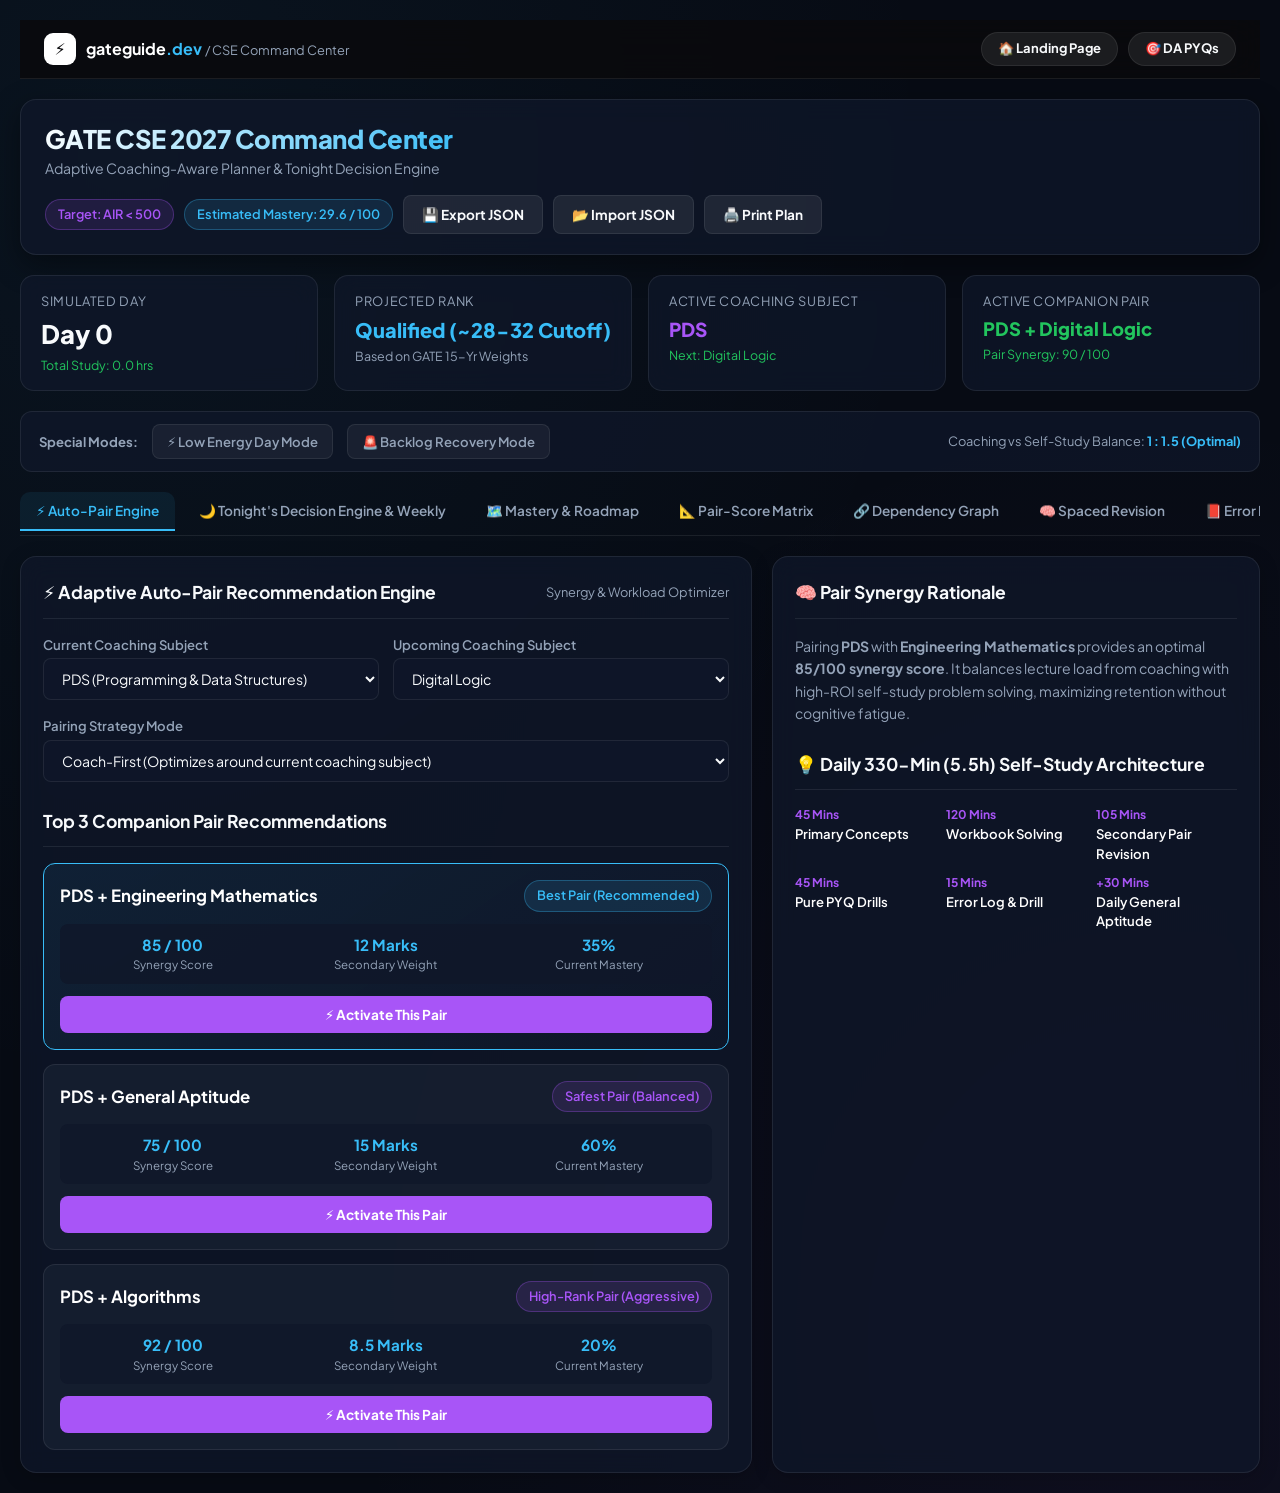
==== commit bd3d89c5: "Application-wide UI/UX Design System overhaul inspired by countries.dev aesthetic" ====
--- a/gate-cse-command-center.html
+++ b/gate-cse-command-center.html
@@ -689,6 +689,21 @@
     </style>
 </head>
 <body>
+
+    <!-- Top countries.dev Navigation Bar -->
+    <nav style="background: rgba(10, 10, 12, 0.85); backdrop-filter: blur(16px); border-bottom: 1px solid var(--border-color); padding: 12px 24px; position: sticky; top: 0; z-index: 1000; margin-bottom: 20px;">
+        <div style="max-width: 1440px; margin: 0 auto; display: flex; justify-content: space-between; align-items: center; flex-wrap: wrap; gap: 12px;">
+            <a href="landing.html" style="display: flex; align-items: center; gap: 10px; text-decoration: none; color: #ffffff; font-weight: 700; font-size: 16px;">
+                <div style="width: 32px; height: 32px; background: #ffffff; color: #0a0a0c; border-radius: 9px; display: flex; align-items: center; justify-content: center; font-weight: 800;">⚡</div>
+                <span>gateguide<span style="font-family: var(--font-mono); color: #38bdf8;">.dev</span> <span style="font-size: 0.8em; color: var(--text-muted); font-weight: 400;">/ CSE Command Center</span></span>
+            </a>
+            <div style="display: flex; align-items: center; gap: 10px;">
+                <div id="saas-user-badge"></div>
+                <a href="landing.html" class="btn btn-secondary" style="border-radius: 9999px; padding: 6px 16px; font-size: 13px; text-decoration: none;">🏠 Landing Page</a>
+                <a href="index.html" class="btn btn-secondary" style="border-radius: 9999px; padding: 6px 16px; font-size: 13px; text-decoration: none;">🎯 DA PYQs</a>
+            </div>
+        </div>
+    </nav>
 
 <div class="container">
     <!-- Header -->
@@ -1958,5 +1973,6 @@
         }
     }
 </script>
+<script src="cache_manager.js"></script>
 </body>
 </html>
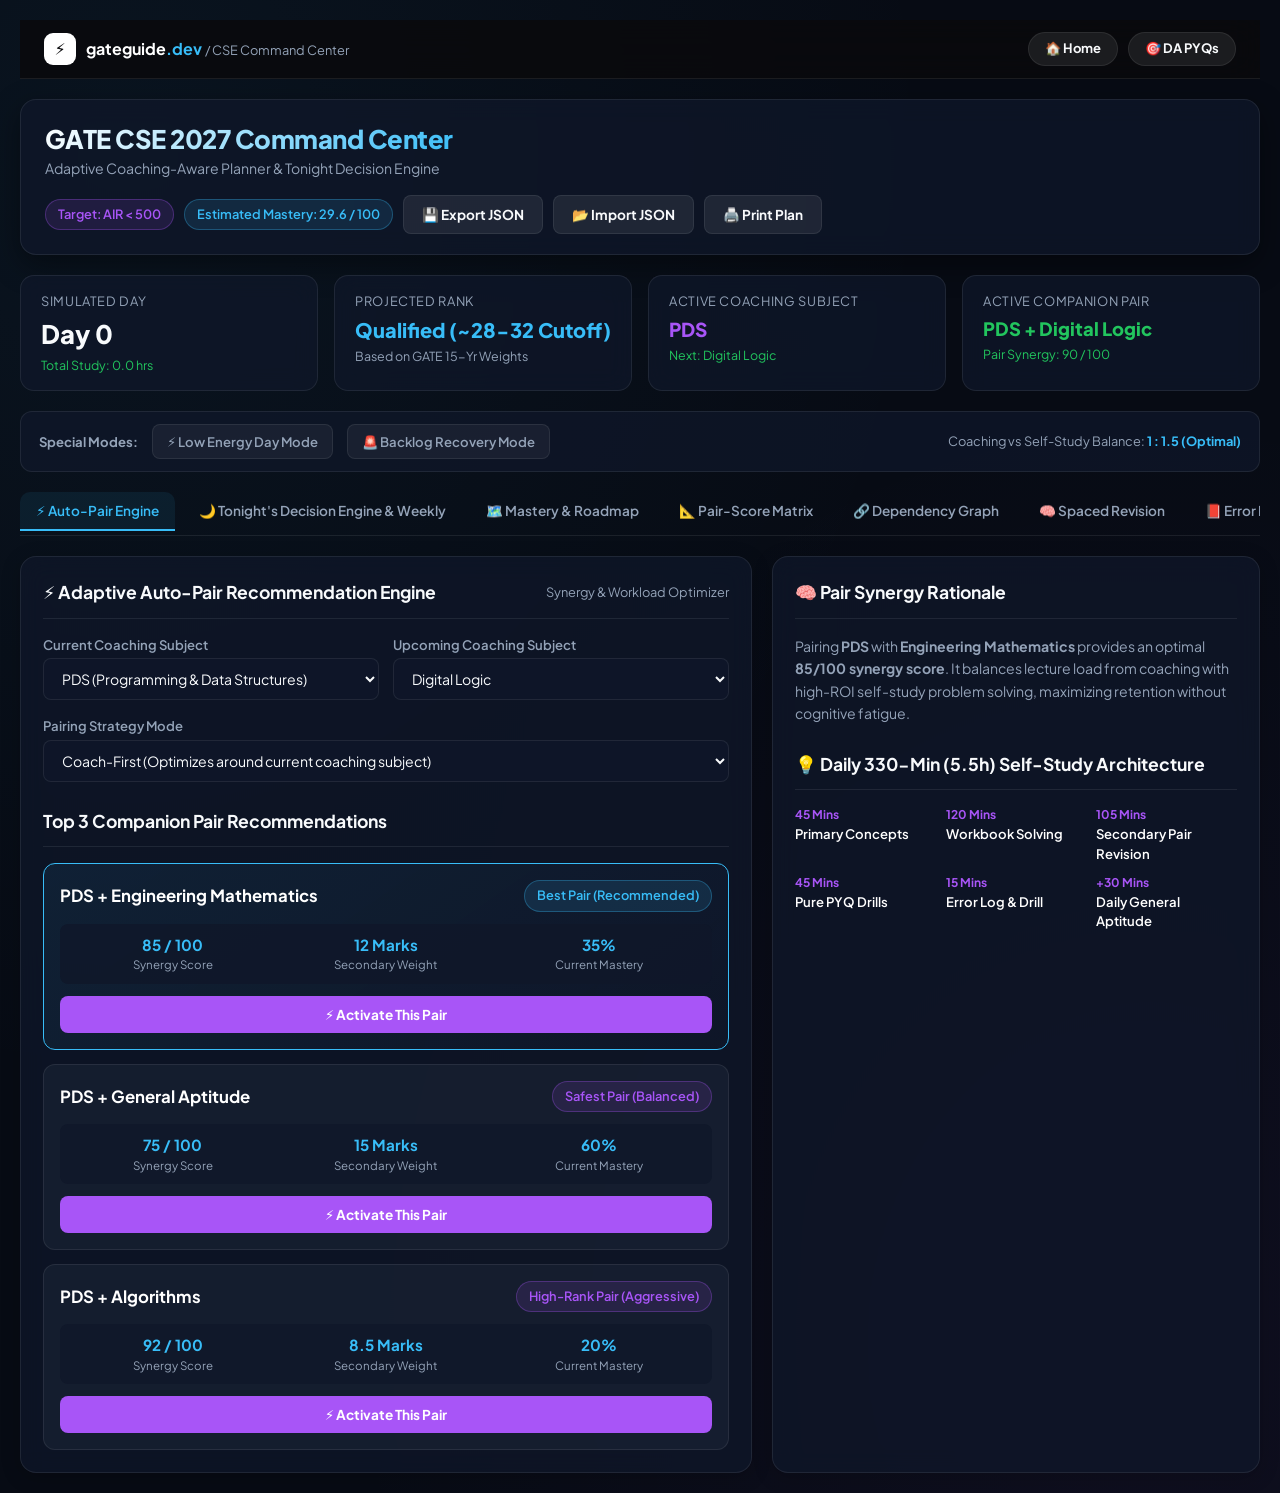
==== commit cc90738c: "Set index.html as main SaaS Landing Page, pyqs.html as PYQ workspace, and remove Read System Archite" ====
--- a/gate-cse-command-center.html
+++ b/gate-cse-command-center.html
@@ -693,14 +693,14 @@
     <!-- Top countries.dev Navigation Bar -->
     <nav style="background: rgba(10, 10, 12, 0.85); backdrop-filter: blur(16px); border-bottom: 1px solid var(--border-color); padding: 12px 24px; position: sticky; top: 0; z-index: 1000; margin-bottom: 20px;">
         <div style="max-width: 1440px; margin: 0 auto; display: flex; justify-content: space-between; align-items: center; flex-wrap: wrap; gap: 12px;">
-            <a href="landing.html" style="display: flex; align-items: center; gap: 10px; text-decoration: none; color: #ffffff; font-weight: 700; font-size: 16px;">
+            <a href="index.html" style="display: flex; align-items: center; gap: 10px; text-decoration: none; color: #ffffff; font-weight: 700; font-size: 16px;">
                 <div style="width: 32px; height: 32px; background: #ffffff; color: #0a0a0c; border-radius: 9px; display: flex; align-items: center; justify-content: center; font-weight: 800;">⚡</div>
                 <span>gateguide<span style="font-family: var(--font-mono); color: #38bdf8;">.dev</span> <span style="font-size: 0.8em; color: var(--text-muted); font-weight: 400;">/ CSE Command Center</span></span>
             </a>
             <div style="display: flex; align-items: center; gap: 10px;">
                 <div id="saas-user-badge"></div>
-                <a href="landing.html" class="btn btn-secondary" style="border-radius: 9999px; padding: 6px 16px; font-size: 13px; text-decoration: none;">🏠 Landing Page</a>
-                <a href="index.html" class="btn btn-secondary" style="border-radius: 9999px; padding: 6px 16px; font-size: 13px; text-decoration: none;">🎯 DA PYQs</a>
+                <a href="index.html" class="btn btn-secondary" style="border-radius: 9999px; padding: 6px 16px; font-size: 13px; text-decoration: none;">🏠 Home</a>
+                <a href="pyqs.html" class="btn btn-secondary" style="border-radius: 9999px; padding: 6px 16px; font-size: 13px; text-decoration: none;">🎯 DA PYQs</a>
             </div>
         </div>
     </nav>
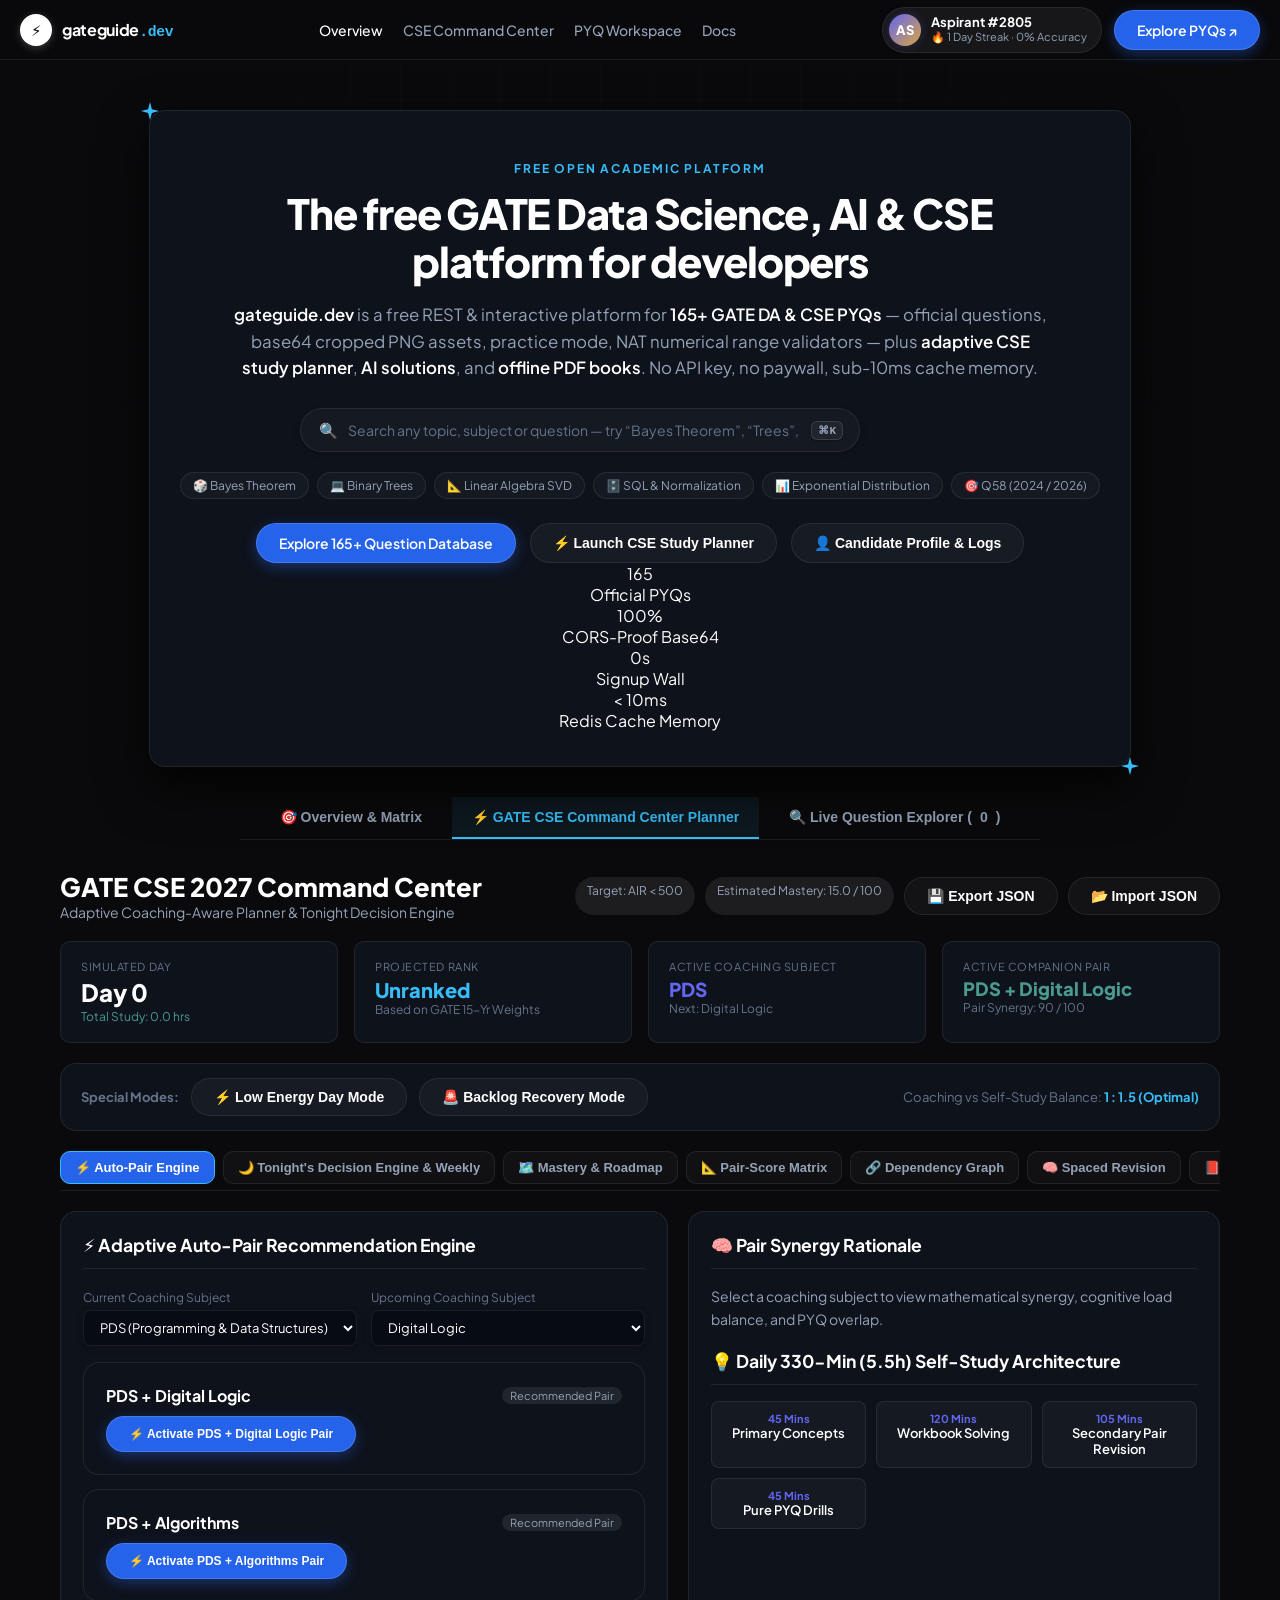
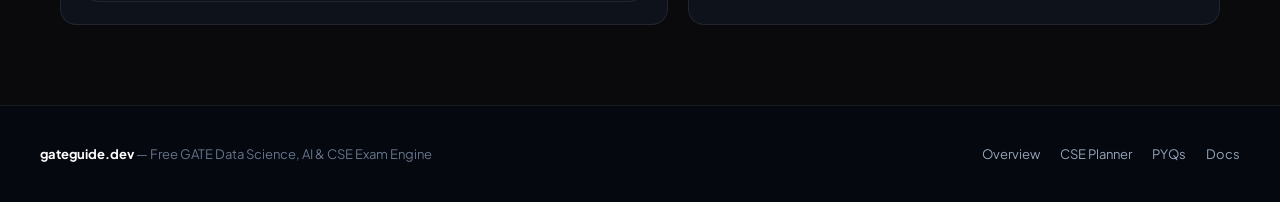
==== commit 87030697: "feat(ui): merge index.html and gate-cse-command-center.html with instant topic question search bar" ====
--- a/gate-cse-command-center.html
+++ b/gate-cse-command-center.html
@@ -3,1976 +3,17 @@
 <head>
     <meta charset="UTF-8">
     <meta name="viewport" content="width=device-width, initial-scale=1.0">
-    <title>GATE CSE 2027 — Adaptive Personal Study Command Center</title>
-    
-    <!-- Fonts -->
-    <link rel="preconnect" href="https://fonts.googleapis.com">
-    <link rel="preconnect" href="https://fonts.gstatic.com" crossorigin>
-    <link href="https://fonts.googleapis.com/css2?family=Fira+Code:wght@400;500;600&family=Plus+Jakarta+Sans:wght@400;500;600;700;800&display=swap" rel="stylesheet">
-
-    <style>
-        :root {
-            --bg-dark: #070b14;
-            --bg-card: rgba(15, 23, 42, 0.75);
-            --bg-card-hover: rgba(30, 41, 59, 0.85);
-            --border-color: rgba(255, 255, 255, 0.08);
-            --border-active: rgba(56, 189, 248, 0.4);
-            
-            --primary: #38bdf8;
-            --primary-hover: #0ea5e9;
-            --secondary: #a855f7;
-            --secondary-hover: #9333ea;
-            --accent-green: #22c55e;
-            --accent-amber: #f59e0b;
-            --accent-rose: #f43f5e;
-            --accent-indigo: #6366f1;
-            
-            --text-main: #f8fafc;
-            --text-muted: #94a3b8;
-            --text-dim: #64748b;
-            
-            --shadow-glow: 0 0 25px rgba(56, 189, 248, 0.15);
-            --transition-fast: 0.2s cubic-bezier(0.4, 0, 0.2, 1);
-        }
-
-        * {
-            box-sizing: border-box;
-            margin: 0;
-            padding: 0;
-            font-family: 'Plus Jakarta Sans', system-ui, -apple-system, sans-serif;
-        }
-
-        body {
-            background-color: var(--bg-dark);
-            background-image: 
-                radial-gradient(at 10% 10%, rgba(56, 189, 248, 0.05) 0px, transparent 50%),
-                radial-gradient(at 90% 90%, rgba(168, 85, 247, 0.05) 0px, transparent 50%);
-            color: var(--text-main);
-            min-height: 100vh;
-            padding: 20px;
-            line-height: 1.5;
-        }
-
-        .container {
-            max-width: 1440px;
-            margin: 0 auto;
-            display: flex;
-            flex-direction: column;
-            gap: 20px;
-        }
-
-        /* Header Navigation Bar */
-        header {
-            background: var(--bg-card);
-            backdrop-filter: blur(12px);
-            border: 1px solid var(--border-color);
-            border-radius: 16px;
-            padding: 20px 24px;
-            display: flex;
-            justify-content: space-between;
-            align-items: center;
-            flex-wrap: wrap;
-            gap: 16px;
-            box-shadow: 0 10px 30px rgba(0,0,0,0.4);
-        }
-
-        .header-title h1 {
-            font-size: 1.6rem;
-            font-weight: 800;
-            background: linear-gradient(135deg, #ffffff, var(--primary));
-            -webkit-background-clip: text;
-            background-clip: text;
-            -webkit-text-fill-color: transparent;
-            letter-spacing: -0.02em;
-        }
-
-        .header-title p {
-            color: var(--text-muted);
-            font-size: 0.88rem;
-        }
-
-        .header-actions {
-            display: flex;
-            align-items: center;
-            gap: 10px;
-            flex-wrap: wrap;
-        }
-
-        .badge {
-            padding: 5px 12px;
-            border-radius: 999px;
-            font-size: 0.8rem;
-            font-weight: 600;
-            border: 1px solid var(--border-color);
-            display: inline-flex;
-            align-items: center;
-            gap: 6px;
-        }
-
-        .badge-cyan { background: rgba(56, 189, 248, 0.12); color: var(--primary); border-color: rgba(56, 189, 248, 0.3); }
-        .badge-purple { background: rgba(168, 85, 247, 0.12); color: var(--secondary); border-color: rgba(168, 85, 247, 0.3); }
-        .badge-green { background: rgba(34, 197, 94, 0.12); color: var(--accent-green); border-color: rgba(34, 197, 94, 0.3); }
-        .badge-amber { background: rgba(245, 158, 11, 0.12); color: var(--accent-amber); border-color: rgba(245, 158, 11, 0.3); }
-
-        /* KPI Dashboard Row */
-        .kpi-row {
-            display: grid;
-            grid-template-columns: repeat(auto-fit, minmax(220px, 1fr));
-            gap: 16px;
-        }
-
-        .kpi-card {
-            background: var(--bg-card);
-            backdrop-filter: blur(12px);
-            border: 1px solid var(--border-color);
-            border-radius: 14px;
-            padding: 16px 20px;
-            transition: var(--transition-fast);
-        }
-
-        .kpi-card:hover {
-            border-color: var(--border-active);
-            transform: translateY(-2px);
-        }
-
-        .kpi-card .label {
-            font-size: 0.8rem;
-            color: var(--text-muted);
-            text-transform: uppercase;
-            letter-spacing: 0.05em;
-            margin-bottom: 4px;
-        }
-
-        .kpi-card .value {
-            font-size: 1.6rem;
-            font-weight: 800;
-            color: var(--text-main);
-        }
-
-        .kpi-card .sub {
-            font-size: 0.78rem;
-            color: var(--accent-green);
-            margin-top: 2px;
-        }
-
-        /* Mode Toggles Bar */
-        .mode-bar {
-            background: var(--bg-card);
-            border: 1px solid var(--border-color);
-            border-radius: 12px;
-            padding: 12px 18px;
-            display: flex;
-            justify-content: space-between;
-            align-items: center;
-            flex-wrap: wrap;
-            gap: 12px;
-        }
-
-        .toggle-group {
-            display: flex;
-            align-items: center;
-            gap: 14px;
-        }
-
-        .toggle-btn {
-            background: rgba(255, 255, 255, 0.05);
-            border: 1px solid var(--border-color);
-            color: var(--text-muted);
-            padding: 8px 14px;
-            border-radius: 8px;
-            font-size: 0.82rem;
-            font-weight: 600;
-            cursor: pointer;
-            transition: var(--transition-fast);
-            display: inline-flex;
-            align-items: center;
-            gap: 6px;
-        }
-
-        .toggle-btn:hover { background: rgba(255, 255, 255, 0.1); color: #fff; }
-        .toggle-btn.active-low-energy { background: rgba(245, 158, 11, 0.2); color: var(--accent-amber); border-color: var(--accent-amber); }
-        .toggle-btn.active-backlog { background: rgba(244, 63, 94, 0.2); color: var(--accent-rose); border-color: var(--accent-rose); }
-
-        /* Navigation Tabs */
-        .nav-tabs {
-            display: flex;
-            gap: 8px;
-            overflow-x: auto;
-            padding-bottom: 4px;
-            border-bottom: 1px solid var(--border-color);
-        }
-
-        .tab-btn {
-            background: transparent;
-            border: none;
-            color: var(--text-muted);
-            padding: 10px 16px;
-            border-radius: 10px 10px 0 0;
-            font-size: 0.85rem;
-            font-weight: 600;
-            cursor: pointer;
-            white-space: nowrap;
-            transition: var(--transition-fast);
-            display: inline-flex;
-            align-items: center;
-            gap: 8px;
-            border-bottom: 2px solid transparent;
-        }
-
-        .tab-btn:hover {
-            color: var(--text-main);
-            background: rgba(255, 255, 255, 0.03);
-        }
-
-        .tab-btn.active {
-            color: var(--primary);
-            border-bottom-color: var(--primary);
-            background: rgba(56, 189, 248, 0.08);
-        }
-
-        /* Tab Content Panels */
-        .tab-content {
-            display: none;
-            flex-direction: column;
-            gap: 20px;
-        }
-
-        .tab-content.active {
-            display: flex;
-        }
-
-        /* Layout Grids */
-        .grid-2 { display: grid; grid-template-columns: 1.8fr 1.2fr; gap: 20px; }
-        .grid-3 { display: grid; grid-template-columns: repeat(3, 1fr); gap: 20px; }
-        .grid-full { width: 100%; }
-
-        @media (max-width: 1024px) {
-            .grid-2, .grid-3 { grid-template-columns: 1fr; }
-        }
-
-        /* Cards & Panels */
-        .panel {
-            background: var(--bg-card);
-            backdrop-filter: blur(12px);
-            border: 1px solid var(--border-color);
-            border-radius: 16px;
-            padding: 22px;
-            display: flex;
-            flex-direction: column;
-            gap: 16px;
-            box-shadow: 0 4px 20px rgba(0,0,0,0.2);
-        }
-
-        .panel-header {
-            display: flex;
-            justify-content: space-between;
-            align-items: center;
-            border-bottom: 1px solid var(--border-color);
-            padding-bottom: 12px;
-        }
-
-        .panel-header h2 {
-            font-size: 1.1rem;
-            font-weight: 700;
-            color: var(--text-main);
-            display: flex;
-            align-items: center;
-            gap: 8px;
-        }
-
-        .panel-header .subtext {
-            font-size: 0.8rem;
-            color: var(--text-muted);
-        }
-
-        /* Form Controls */
-        label {
-            font-size: 0.82rem;
-            font-weight: 600;
-            color: var(--text-muted);
-            margin-bottom: 4px;
-            display: block;
-        }
-
-        select, input[type="text"], input[type="number"], textarea {
-            background: rgba(15, 23, 42, 0.9);
-            border: 1px solid var(--border-color);
-            border-radius: 8px;
-            color: var(--text-main);
-            padding: 10px 14px;
-            font-size: 0.88rem;
-            width: 100%;
-            outline: none;
-            transition: var(--transition-fast);
-        }
-
-        select:focus, input:focus, textarea:focus {
-            border-color: var(--primary);
-            box-shadow: 0 0 10px rgba(56, 189, 248, 0.2);
-        }
-
-        /* Buttons */
-        .btn {
-            background: var(--primary);
-            color: #080d1a;
-            border: none;
-            padding: 10px 18px;
-            border-radius: 8px;
-            font-weight: 700;
-            font-size: 0.85rem;
-            cursor: pointer;
-            transition: var(--transition-fast);
-            display: inline-flex;
-            align-items: center;
-            justify-content: center;
-            gap: 8px;
-        }
-
-        .btn:hover {
-            background: var(--primary-hover);
-            transform: translateY(-1px);
-        }
-
-        .btn-secondary {
-            background: rgba(255, 255, 255, 0.08);
-            color: var(--text-main);
-            border: 1px solid var(--border-color);
-        }
-
-        .btn-secondary:hover {
-            background: rgba(255, 255, 255, 0.15);
-        }
-
-        .btn-purple {
-            background: var(--secondary);
-            color: #fff;
-        }
-
-        .btn-purple:hover {
-            background: var(--secondary-hover);
-        }
-
-        .btn-danger {
-            background: rgba(244, 63, 94, 0.2);
-            color: var(--accent-rose);
-            border: 1px solid rgba(244, 63, 94, 0.4);
-        }
-
-        .btn-danger:hover {
-            background: rgba(244, 63, 94, 0.35);
-        }
-
-        /* Auto-Pair Cards */
-        .pair-card {
-            background: rgba(30, 41, 59, 0.5);
-            border: 1px solid var(--border-color);
-            border-radius: 12px;
-            padding: 16px;
-            display: flex;
-            flex-direction: column;
-            gap: 12px;
-            transition: var(--transition-fast);
-            position: relative;
-        }
-
-        .pair-card.recommended {
-            border-color: var(--primary);
-            background: linear-gradient(145deg, rgba(56, 189, 248, 0.08), rgba(15, 23, 42, 0.6));
-        }
-
-        .pair-card-header {
-            display: flex;
-            justify-content: space-between;
-            align-items: center;
-        }
-
-        .pair-card-title {
-            font-weight: 700;
-            font-size: 1.05rem;
-            color: #fff;
-        }
-
-        .pair-metrics {
-            display: grid;
-            grid-template-columns: repeat(3, 1fr);
-            gap: 8px;
-            background: rgba(15, 23, 42, 0.8);
-            padding: 10px;
-            border-radius: 8px;
-            text-align: center;
-        }
-
-        .pair-metrics .metric-val {
-            font-weight: 700;
-            font-size: 0.95rem;
-            color: var(--primary);
-        }
-
-        .pair-metrics .metric-lbl {
-            font-size: 0.72rem;
-            color: var(--text-muted);
-        }
-
-        /* Tonight's Action Generator Callout & Tasks */
-        .tonight-callout {
-            background: linear-gradient(135deg, rgba(168, 85, 247, 0.15), rgba(56, 189, 248, 0.15));
-            border: 1px solid rgba(168, 85, 247, 0.4);
-            border-radius: 14px;
-            padding: 22px;
-            display: flex;
-            flex-direction: column;
-            gap: 16px;
-        }
-
-        .tonight-controls {
-            display: grid;
-            grid-template-columns: repeat(auto-fit, minmax(200px, 1fr));
-            gap: 12px;
-            background: rgba(15, 23, 42, 0.7);
-            padding: 14px;
-            border-radius: 10px;
-            border: 1px solid var(--border-color);
-        }
-
-        .tonight-tasks-grid {
-            display: flex;
-            flex-direction: column;
-            gap: 10px;
-        }
-
-        .tonight-task-card {
-            background: rgba(15, 23, 42, 0.85);
-            border: 1px solid var(--border-color);
-            border-radius: 10px;
-            padding: 12px 16px;
-            display: flex;
-            align-items: center;
-            justify-content: space-between;
-            gap: 12px;
-            transition: var(--transition-fast);
-        }
-
-        .tonight-task-card.checked {
-            opacity: 0.5;
-            text-decoration: line-through;
-            border-color: rgba(34, 197, 94, 0.4);
-            background: rgba(34, 197, 94, 0.05);
-        }
-
-        .task-checkbox {
-            width: 20px;
-            height: 20px;
-            accent-color: var(--accent-green);
-            cursor: pointer;
-        }
-
-        .progress-bar-bg {
-            background: rgba(30, 41, 59, 0.8);
-            height: 10px;
-            border-radius: 5px;
-            overflow: hidden;
-        }
-
-        .progress-bar-fill {
-            height: 100%;
-            background: linear-gradient(90deg, var(--primary), var(--secondary));
-            border-radius: 5px;
-            transition: width 0.4s ease;
-        }
-
-        /* Weekly Planner Cards */
-        .day-card {
-            background: rgba(15, 23, 42, 0.6);
-            border: 1px solid var(--border-color);
-            border-radius: 12px;
-            padding: 14px;
-            display: flex;
-            flex-direction: column;
-            gap: 10px;
-        }
-
-        .day-header {
-            display: flex;
-            justify-content: space-between;
-            align-items: center;
-            font-weight: 700;
-            font-size: 0.9rem;
-            color: var(--primary);
-        }
-
-        .task-list {
-            display: flex;
-            flex-direction: column;
-            gap: 6px;
-        }
-
-        .task-item {
-            background: rgba(30, 41, 59, 0.7);
-            border: 1px solid var(--border-color);
-            border-radius: 6px;
-            padding: 8px 10px;
-            font-size: 0.8rem;
-            display: flex;
-            align-items: center;
-            justify-content: space-between;
-            gap: 8px;
-        }
-
-        /* Mastery Sliders */
-        .mastery-grid {
-            display: grid;
-            grid-template-columns: repeat(auto-fit, minmax(280px, 1fr));
-            gap: 14px;
-        }
-
-        .mastery-item {
-            background: rgba(30, 41, 59, 0.5);
-            border: 1px solid var(--border-color);
-            border-radius: 10px;
-            padding: 12px 16px;
-            display: flex;
-            flex-direction: column;
-            gap: 8px;
-        }
-
-        .mastery-head {
-            display: flex;
-            justify-content: space-between;
-            font-size: 0.85rem;
-            font-weight: 700;
-        }
-
-        input[type="range"] {
-            width: 100%;
-            accent-color: var(--primary);
-            cursor: pointer;
-        }
-
-        /* Pair Matrix Table */
-        .matrix-table {
-            width: 100%;
-            border-collapse: collapse;
-            font-size: 0.78rem;
-            text-align: center;
-        }
-
-        .matrix-table th, .matrix-table td {
-            padding: 8px 4px;
-            border: 1px solid var(--border-color);
-        }
-
-        .matrix-table th {
-            background: rgba(30, 41, 59, 0.8);
-            color: var(--text-muted);
-            font-weight: 700;
-        }
-
-        .matrix-cell {
-            cursor: pointer;
-            transition: var(--transition-fast);
-            font-weight: 700;
-            border-radius: 4px;
-        }
-
-        .matrix-cell:hover {
-            transform: scale(1.15);
-            outline: 2px solid var(--primary);
-            z-index: 10;
-        }
-
-        /* Dependency Graph Visualization */
-        .dep-graph {
-            display: flex;
-            flex-direction: column;
-            gap: 20px;
-        }
-
-        .dep-track {
-            background: rgba(15, 23, 42, 0.6);
-            border: 1px solid var(--border-color);
-            border-radius: 12px;
-            padding: 16px;
-        }
-
-        .dep-track-title {
-            font-size: 0.88rem;
-            font-weight: 700;
-            color: var(--secondary);
-            margin-bottom: 12px;
-        }
-
-        .dep-nodes {
-            display: flex;
-            align-items: center;
-            gap: 12px;
-            flex-wrap: wrap;
-        }
-
-        .dep-node {
-            background: rgba(30, 41, 59, 0.8);
-            border: 1px solid var(--border-color);
-            border-radius: 8px;
-            padding: 10px 14px;
-            font-size: 0.85rem;
-            font-weight: 700;
-            display: flex;
-            align-items: center;
-            gap: 8px;
-        }
-
-        .dep-arrow {
-            color: var(--text-dim);
-            font-size: 1.2rem;
-            font-weight: 700;
-        }
-
-        /* Radar Bars */
-        .radar-list {
-            display: flex;
-            flex-direction: column;
-            gap: 10px;
-        }
-
-        .radar-item {
-            display: flex;
-            flex-direction: column;
-            gap: 4px;
-        }
-
-        .radar-meta {
-            display: flex;
-            justify-content: space-between;
-            font-size: 0.82rem;
-        }
-
-        .radar-bar-bg {
-            background: rgba(30, 41, 59, 0.8);
-            height: 10px;
-            border-radius: 5px;
-            overflow: hidden;
-        }
-
-        .radar-bar-fill {
-            height: 100%;
-            background: linear-gradient(90deg, var(--primary), var(--secondary));
-            border-radius: 5px;
-            transition: width 0.5s ease;
-        }
-
-        /* Tables */
-        table.data-table {
-            width: 100%;
-            border-collapse: collapse;
-            font-size: 0.85rem;
-        }
-
-        table.data-table th, table.data-table td {
-            padding: 10px 12px;
-            text-align: left;
-            border-bottom: 1px solid var(--border-color);
-        }
-
-        table.data-table th {
-            color: var(--text-muted);
-            font-weight: 700;
-            background: rgba(30, 41, 59, 0.4);
-        }
-
-        /* Print Styling */
-        @media print {
-            body { background: #fff; color: #000; }
-            header, .mode-bar, .nav-tabs, .btn { display: none !important; }
-            .tab-content { display: block !important; }
-            .panel { border: 1px solid #ccc; background: #fff; color: #000; box-shadow: none; margin-bottom: 20px; }
-            .value, .pair-card-title { color: #000 !important; }
-        }
-    </style>
+    <title>GATE CSE 2027 — Adaptive Personal Study Command Center (Merged in gateguide.dev)</title>
+    <script>
+        // Redirect seamlessly to merged index.html#planner view
+        window.location.replace("index.html#planner");
+    </script>
 </head>
-<body>
-
-    <!-- Top countries.dev Navigation Bar -->
-    <nav style="background: rgba(10, 10, 12, 0.85); backdrop-filter: blur(16px); border-bottom: 1px solid var(--border-color); padding: 12px 24px; position: sticky; top: 0; z-index: 1000; margin-bottom: 20px;">
-        <div style="max-width: 1440px; margin: 0 auto; display: flex; justify-content: space-between; align-items: center; flex-wrap: wrap; gap: 12px;">
-            <a href="index.html" style="display: flex; align-items: center; gap: 10px; text-decoration: none; color: #ffffff; font-weight: 700; font-size: 16px;">
-                <div style="width: 32px; height: 32px; background: #ffffff; color: #0a0a0c; border-radius: 9px; display: flex; align-items: center; justify-content: center; font-weight: 800;">⚡</div>
-                <span>gateguide<span style="font-family: var(--font-mono); color: #38bdf8;">.dev</span> <span style="font-size: 0.8em; color: var(--text-muted); font-weight: 400;">/ CSE Command Center</span></span>
-            </a>
-            <div style="display: flex; align-items: center; gap: 10px;">
-                <div id="saas-user-badge"></div>
-                <a href="index.html" class="btn btn-secondary" style="border-radius: 9999px; padding: 6px 16px; font-size: 13px; text-decoration: none;">🏠 Home</a>
-                <a href="pyqs.html" class="btn btn-secondary" style="border-radius: 9999px; padding: 6px 16px; font-size: 13px; text-decoration: none;">🎯 DA PYQs</a>
-            </div>
-        </div>
-    </nav>
-
-<div class="container">
-    <!-- Header -->
-    <header>
-        <div class="header-title">
-            <h1>GATE CSE 2027 Command Center</h1>
-            <p>Adaptive Coaching-Aware Planner &amp; Tonight Decision Engine</p>
-        </div>
-        <div class="header-actions">
-            <span class="badge badge-purple">Target: AIR &lt; 500</span>
-            <span class="badge badge-cyan" id="projected-score-badge">Estimated Mastery: 15.0 / 100</span>
-            <button class="btn btn-secondary" onclick="exportData()">💾 Export JSON</button>
-            <button class="btn btn-secondary" onclick="importDataPrompt()">📂 Import JSON</button>
-            <button class="btn btn-secondary" onclick="window.print()">🖨️ Print Plan</button>
-        </div>
-    </header>
-
-    <!-- KPI Row -->
-    <div class="kpi-row">
-        <div class="kpi-card">
-            <div class="label">Simulated Day</div>
-            <div class="value" id="kpi-sim-day">Day 0</div>
-            <div class="sub" id="kpi-total-hours">Total Study: 0.0 hrs</div>
-        </div>
-        <div class="kpi-card">
-            <div class="label">Projected Rank</div>
-            <div class="value" id="kpi-projected-rank" style="font-size: 1.25rem; color: var(--primary);">Unranked</div>
-            <div class="sub" style="color: var(--text-muted);">Based on GATE 15-Yr Weights</div>
-        </div>
-        <div class="kpi-card">
-            <div class="label">Active Coaching Subject</div>
-            <div class="value" id="kpi-coaching-subj" style="font-size: 1.2rem; color: var(--secondary);">PDS</div>
-            <div class="sub" id="kpi-upcoming-subj">Next: Digital Logic</div>
-        </div>
-        <div class="kpi-card">
-            <div class="label">Active Companion Pair</div>
-            <div class="value" id="kpi-active-pair" style="font-size: 1.15rem; color: var(--accent-green);">PDS + Digital Logic</div>
-            <div class="sub" id="kpi-pair-score">Pair Synergy: 90 / 100</div>
-        </div>
+<body style="background-color: #0a0a0c; color: #ffffff; font-family: system-ui, sans-serif; display: flex; align-items: center; justify-content: center; min-height: 100vh; text-align: center; padding: 20px;">
+    <div>
+        <h1 style="font-size: 24px; margin-bottom: 12px;">Redirecting to gateguide.dev Command Center...</h1>
+        <p style="color: #94a3b8; font-size: 14px; margin-bottom: 20px;">The GATE CSE Command Center has been merged into the main platform for a unified experience.</p>
+        <a href="index.html#planner" style="background: #2563eb; color: #ffffff; text-decoration: none; padding: 10px 20px; border-radius: 9999px; font-weight: 700; font-size: 14px;">Open CSE Command Center ↗</a>
     </div>
-
-    <!-- Mode Controls -->
-    <div class="mode-bar">
-        <div class="toggle-group">
-            <span style="font-size: 0.82rem; font-weight: 700; color: var(--text-muted);">Special Modes:</span>
-            <button class="toggle-btn" id="btn-low-energy" onclick="toggleLowEnergyMode()">
-                ⚡ Low Energy Day Mode
-            </button>
-            <button class="toggle-btn" id="btn-backlog" onclick="toggleBacklogMode()">
-                🚨 Backlog Recovery Mode
-            </button>
-        </div>
-        <div style="font-size: 0.8rem; color: var(--text-muted);">
-            Coaching vs Self-Study Balance: <strong id="balance-ratio" style="color: var(--primary);">1 : 1.5 (Optimal)</strong>
-        </div>
-    </div>
-
-    <!-- Navigation Tabs -->
-    <nav class="nav-tabs">
-        <button class="tab-btn active" onclick="switchTab('tab-autopair')">⚡ Auto-Pair Engine</button>
-        <button class="tab-btn" onclick="switchTab('tab-weekly')">🌙 Tonight's Decision Engine &amp; Weekly</button>
-        <button class="tab-btn" onclick="switchTab('tab-mastery')">🗺️ Mastery &amp; Roadmap</button>
-        <button class="tab-btn" onclick="switchTab('tab-matrix')">📐 Pair-Score Matrix</button>
-        <button class="tab-btn" onclick="switchTab('tab-dep')">🔗 Dependency Graph</button>
-        <button class="tab-btn" onclick="switchTab('tab-spaced')">🧠 Spaced Revision</button>
-        <button class="tab-btn" onclick="switchTab('tab-errors')">📕 Error Log System</button>
-        <button class="tab-btn" onclick="switchTab('tab-coaching')">📝 Coaching Logger</button>
-        <button class="tab-btn" onclick="switchTab('tab-radar')">📊 PYQ Topic Radar</button>
-    </nav>
-
-    <!-- TAB 1: Auto-Pair Engine -->
-    <div id="tab-autopair" class="tab-content active">
-        <div class="grid-2">
-            <div class="panel">
-                <div class="panel-header">
-                    <h2>⚡ Adaptive Auto-Pair Recommendation Engine</h2>
-                    <span class="subtext">Synergy &amp; Workload Optimizer</span>
-                </div>
-
-                <div style="display: grid; grid-template-columns: 1fr 1fr; gap: 14px;">
-                    <div>
-                        <label>Current Coaching Subject</label>
-                        <select id="select-coaching-subj" onchange="updateCoachingSubject(this.value)">
-                            <!-- Populated via JS -->
-                        </select>
-                    </div>
-                    <div>
-                        <label>Upcoming Coaching Subject</label>
-                        <select id="select-upcoming-subj" onchange="updateUpcomingSubject(this.value)">
-                            <!-- Populated via JS -->
-                        </select>
-                    </div>
-                </div>
-
-                <div>
-                    <label>Pairing Strategy Mode</label>
-                    <select id="select-pair-strategy" onchange="recalculatePairings()">
-                        <option value="coach-first">Coach-First (Optimizes around current coaching subject)</option>
-                        <option value="best-global">Best Global Synergy (Maximum Synergy Matrix Score)</option>
-                        <option value="weakness-first">Weakness-First (Pairs lowest mastery subject with high-synergy companion)</option>
-                        <option value="roi-first">ROI-First (Focuses on highest PYQ &amp; weightage subjects)</option>
-                    </select>
-                </div>
-
-                <div class="panel-header" style="margin-top: 10px;">
-                    <h2>Top 3 Companion Pair Recommendations</h2>
-                </div>
-
-                <div id="pair-recommendations-container" style="display: flex; flex-direction: column; gap: 14px;">
-                    <!-- Dynamically rendered -->
-                </div>
-            </div>
-
-            <div class="panel">
-                <div class="panel-header">
-                    <h2>🧠 Pair Synergy Rationale</h2>
-                </div>
-                <div id="pair-rationale-box" style="font-size: 0.88rem; color: var(--text-muted); line-height: 1.6;">
-                    Select a coaching subject to view mathematical synergy, cognitive load balance, and PYQ overlap.
-                </div>
-                <div class="panel-header" style="margin-top: 10px;">
-                    <h2>💡 Daily 330-Min (5.5h) Self-Study Architecture</h2>
-                </div>
-                <div class="routine-blocks" style="display: grid; grid-template-columns: repeat(auto-fit, minmax(140px, 1fr)); gap: 10px;">
-                    <div class="block-chip">
-                        <div class="time" style="font-size:0.75rem; color:var(--secondary); font-weight:700;">45 Mins</div>
-                        <div class="desc" style="font-size:0.82rem; font-weight:600; color:#fff;">Primary Concepts</div>
-                    </div>
-                    <div class="block-chip">
-                        <div class="time" style="font-size:0.75rem; color:var(--secondary); font-weight:700;">120 Mins</div>
-                        <div class="desc" style="font-size:0.82rem; font-weight:600; color:#fff;">Workbook Solving</div>
-                    </div>
-                    <div class="block-chip">
-                        <div class="time" style="font-size:0.75rem; color:var(--secondary); font-weight:700;">105 Mins</div>
-                        <div class="desc" style="font-size:0.82rem; font-weight:600; color:#fff;">Secondary Pair Revision</div>
-                    </div>
-                    <div class="block-chip">
-                        <div class="time" style="font-size:0.75rem; color:var(--secondary); font-weight:700;">45 Mins</div>
-                        <div class="desc" style="font-size:0.82rem; font-weight:600; color:#fff;">Pure PYQ Drills</div>
-                    </div>
-                    <div class="block-chip">
-                        <div class="time" style="font-size:0.75rem; color:var(--secondary); font-weight:700;">15 Mins</div>
-                        <div class="desc" style="font-size:0.82rem; font-weight:600; color:#fff;">Error Log &amp; Drill</div>
-                    </div>
-                    <div class="block-chip" style="border-color: var(--secondary);">
-                        <div class="time" style="font-size:0.75rem; color:var(--secondary); font-weight:700;">+30 Mins</div>
-                        <div class="desc" style="font-size:0.82rem; font-weight:600; color:#fff;">Daily General Aptitude</div>
-                    </div>
-                </div>
-            </div>
-        </div>
-    </div>
-
-    <!-- TAB 2: Weekly Execution & Tonight's Decision Engine -->
-    <div id="tab-weekly" class="tab-content">
-        <div class="tonight-callout">
-            <div style="display: flex; justify-content: space-between; align-items: center; flex-wrap: wrap; gap: 10px;">
-                <div>
-                    <h2 style="font-size: 1.3rem; font-weight: 800; color: #fff;">🌙 "What Should I Study Tonight?" Decision Engine</h2>
-                    <p style="font-size: 0.85rem; color: var(--text-muted);">Dynamically constructs tonight's task blocks with topic intelligence &amp; workload weighting.</p>
-                </div>
-                <button class="btn btn-purple" onclick="generateTonightPlan()">✨ Generate Tonight's Plan</button>
-            </div>
-
-            <!-- Tonight Decision Controls -->
-            <div class="tonight-controls" style="grid-template-columns: repeat(auto-fit, minmax(180px, 1fr));">
-                <div>
-                    <label>📌 Select Primary Subject</label>
-                    <select id="tonight-primary-subj" onchange="generateTonightPlan()">
-                        <option value="auto">🤖 Auto (From Focus Mode / Coaching)</option>
-                        <!-- Populated via JS -->
-                    </select>
-                </div>
-                <div>
-                    <label>Primary Focus Mode</label>
-                    <select id="tonight-focus-mode" onchange="generateTonightPlan()">
-                        <option value="auto">🤖 Auto Focus (Engine decides optimum focus)</option>
-                        <option value="coaching">🎓 Coaching Subject Focus (Revolves around active coaching topic)</option>
-                        <option value="weakest">🧱 Weakest Subject Focus (Attacks lowest mastery subject)</option>
-                        <option value="pair">🔗 Current Pair Focus (Uses current optimized pair)</option>
-                    </select>
-                </div>
-                <div>
-                    <label>Time Budget Tonight</label>
-                    <select id="tonight-budget-mode" onchange="generateTonightPlan()">
-                        <option value="330">5.5 Hours (Full Standard Architecture)</option>
-                        <option value="240">4.0 Hours (Focused Evening)</option>
-                        <option value="180">3.0 Hours (Compact Session)</option>
-                        <option value="120">2.0 Hours (Light Recovery Session)</option>
-                        <option value="90">90 Mins (Low Energy Sprint)</option>
-                    </select>
-                </div>
-                <div>
-                    <label>Subject Profile</label>
-                    <select id="tonight-profile-mode" onchange="generateTonightPlan()">
-                        <option value="already-taught">Coaching Taught Subject (20% Concept / 50% Solving / 20% Companion / 10% PYQ)</option>
-                        <option value="genuinely-weak">Genuinely Weak Subject (40% Concept / 35% Solving / 20% Companion / 5% Error)</option>
-                    </select>
-                </div>
-            </div>
-
-            <!-- Tonight Execution Tracker -->
-            <div style="display: flex; flex-direction: column; gap: 10px;">
-                <div style="display: flex; justify-content: space-between; align-items: center;">
-                    <span style="font-weight: 700; font-size: 0.9rem;">Tonight's Completion Progress: <strong id="tonight-pct-text" style="color: var(--primary);">0%</strong></span>
-                    <button class="btn btn-secondary" onclick="markTonightCompleted()" style="font-size: 0.8rem;">✓ Mark Session Completed</button>
-                </div>
-                <div class="progress-bar-bg">
-                    <div class="progress-bar-fill" id="tonight-progress-bar" style="width: 0%;"></div>
-                </div>
-            </div>
-
-            <!-- Task Blocks Output Container -->
-            <div id="tonight-tasks-container" class="tonight-tasks-grid">
-                <!-- Populated dynamically -->
-            </div>
-        </div>
-
-        <div class="panel">
-            <div class="panel-header">
-                <h2>🗓️ Weekly Execution Grid</h2>
-                <div style="display: flex; gap: 8px;">
-                    <button class="btn btn-secondary" onclick="simulateWeeklyDays(1)">+1 Study Day</button>
-                    <button class="btn btn-secondary" onclick="simulateWeeklyDays(7)">+1 Week (7 Days)</button>
-                    <button class="btn btn-danger" onclick="resetSim()">Reset Progress</button>
-                </div>
-            </div>
-            <div class="grid-3" id="weekly-days-container">
-                <!-- Days Mon - Sun populated dynamically -->
-            </div>
-        </div>
-    </div>
-
-    <!-- TAB 3: Mastery & Roadmap -->
-    <div id="tab-mastery" class="tab-content">
-        <div class="grid-2">
-            <div class="panel">
-                <div class="panel-header">
-                    <h2>🗺️ Editable Study Roadmap Phases</h2>
-                    <button class="btn btn-secondary" onclick="openAddPhaseModal()">➕ Add Custom Phase</button>
-                </div>
-                <div id="phases-roadmap-container" style="display: flex; flex-direction: column; gap: 12px;">
-                    <!-- Rendered dynamically -->
-                </div>
-            </div>
-
-            <div class="panel">
-                <div class="panel-header">
-                    <h2>🎛️ Subject Mastery Sliders (0 - 100%)</h2>
-                </div>
-                <div class="mastery-grid" id="mastery-sliders-container">
-                    <!-- Rendered dynamically -->
-                </div>
-            </div>
-        </div>
-    </div>
-
-    <!-- TAB 4: Pair-Score Matrix -->
-    <div id="tab-matrix" class="tab-content">
-        <div class="panel">
-            <div class="panel-header">
-                <h2>📐 Interactive 12x12 Pair-Synergy Matrix</h2>
-                <span class="subtext">Click any matrix cell to force that pair as your active study pair</span>
-            </div>
-            <div style="overflow-x: auto;">
-                <table class="matrix-table" id="matrix-table-el">
-                    <!-- Rendered dynamically -->
-                </table>
-            </div>
-        </div>
-    </div>
-
-    <!-- TAB 5: Dependency Graph -->
-    <div id="tab-dep" class="tab-content">
-        <div class="panel">
-            <div class="panel-header">
-                <h2>🔗 Academic Dependency Chains &amp; Prerequisite Graph</h2>
-                <span class="subtext">Identified prerequisite relations from GATE CSE 15-Year Analysis</span>
-            </div>
-            <div class="dep-graph">
-                <div class="dep-track">
-                    <div class="dep-track-title">System &amp; Hardware Track</div>
-                    <div class="dep-nodes">
-                        <div class="dep-node" id="dep-DL">Digital Logic</div>
-                        <div class="dep-arrow">➔</div>
-                        <div class="dep-node" id="dep-COA">COA</div>
-                        <div class="dep-arrow">➔</div>
-                        <div class="dep-node" id="dep-OS">Operating Systems</div>
-                        <div class="dep-arrow">➔</div>
-                        <div class="dep-node" id="dep-CN">Computer Networks</div>
-                    </div>
-                </div>
-
-                <div class="dep-track">
-                    <div class="dep-track-title">Software &amp; Data Track</div>
-                    <div class="dep-nodes">
-                        <div class="dep-node" id="dep-PDS">PDS</div>
-                        <div class="dep-arrow">➔</div>
-                        <div class="dep-node" id="dep-Algo">Algorithms</div>
-                        <div class="dep-arrow">➔</div>
-                        <div class="dep-node" id="dep-DBMS">DBMS</div>
-                    </div>
-                </div>
-
-                <div class="dep-track">
-                    <div class="dep-track-title">Theoretical Foundations Track</div>
-                    <div class="dep-nodes">
-                        <div class="dep-node" id="dep-Discrete">Discrete Mathematics</div>
-                        <div class="dep-arrow">➔</div>
-                        <div class="dep-node" id="dep-TOC">TOC</div>
-                        <div class="dep-arrow">➔</div>
-                        <div class="dep-node" id="dep-Compiler">Compiler Design</div>
-                    </div>
-                </div>
-            </div>
-        </div>
-    </div>
-
-    <!-- TAB 6: Spaced Revision -->
-    <div id="tab-spaced" class="tab-content">
-        <div class="panel">
-            <div class="panel-header">
-                <h2>🧠 Spaced-Revision Queue (1, 3, 7, 14, 30-Day Intervals)</h2>
-                <button class="btn btn-purple" onclick="addSpacedRevisionPrompt()">➕ Add Concept for Revision</button>
-            </div>
-            <div class="grid-3" id="spaced-revision-container">
-                <!-- Rendered dynamically -->
-            </div>
-        </div>
-    </div>
-
-    <!-- TAB 7: Error Log System -->
-    <div id="tab-errors" class="tab-content">
-        <div class="grid-2">
-            <div class="panel">
-                <div class="panel-header">
-                    <h2>📕 Log New Error / Mistake</h2>
-                </div>
-                <form id="error-log-form" onsubmit="handleLogError(event)" style="display: flex; flex-direction: column; gap: 10px;">
-                    <div>
-                        <label>Question Reference / Topic</label>
-                        <input type="text" id="err-topic" placeholder="e.g. Q45 Bayes Theorem / Cache Tag Calculation" required>
-                    </div>
-                    <div style="display: grid; grid-template-columns: 1fr 1fr; gap: 10px;">
-                        <div>
-                            <label>Subject</label>
-                            <select id="err-subject"></select>
-                        </div>
-                        <div>
-                            <label>Mistake Category</label>
-                            <select id="err-category">
-                                <option value="Conceptual">Conceptual Gap</option>
-                                <option value="Calculation">Calculation Error</option>
-                                <option value="NAT Precision">NAT Precision Trap</option>
-                                <option value="Misread Question">Misread Question</option>
-                                <option value="Formula Recall">Formula Memory Failure</option>
-                            </select>
-                        </div>
-                    </div>
-                    <div>
-                        <label>Correction &amp; Key Insight</label>
-                        <textarea id="err-notes" rows="3" placeholder="What to remember next time..." required></textarea>
-                    </div>
-                    <button type="submit" class="btn btn-purple">📌 Save Error Log Entry</button>
-                </form>
-            </div>
-
-            <div class="panel">
-                <div class="panel-header">
-                    <h2>📋 Recorded Mistake History</h2>
-                </div>
-                <div style="overflow-y: auto; max-height: 400px;">
-                    <table class="data-table">
-                        <thead>
-                            <tr>
-                                <th>Ref / Topic</th>
-                                <th>Category</th>
-                                <th>Correction</th>
-                                <th>Action</th>
-                            </tr>
-                        </thead>
-                        <tbody id="error-log-tbody">
-                            <!-- Rendered dynamically -->
-                        </tbody>
-                    </table>
-                </div>
-            </div>
-        </div>
-    </div>
-
-    <!-- TAB 8: Coaching Timetable Logger -->
-    <div id="tab-coaching" class="tab-content">
-        <div class="grid-2">
-            <div class="panel">
-                <div class="panel-header">
-                    <h2>📝 Daily Coaching Timetable Input</h2>
-                </div>
-                <form onsubmit="handleLogCoaching(event)" style="display: flex; flex-direction: column; gap: 10px;">
-                    <div>
-                        <label>Coaching Subject</label>
-                        <select id="coach-input-subject"></select>
-                    </div>
-                    <div>
-                        <label>Topic Taught Today</label>
-                        <input type="text" id="coach-input-topic" placeholder="e.g. CN: TCP, UDP, Flow Control & Sliding Window" required>
-                    </div>
-                    <div>
-                        <label>Lecture Duration (Hours)</label>
-                        <input type="number" step="0.5" id="coach-input-hours" value="2.5" required>
-                    </div>
-                    <button type="submit" class="btn btn-purple">⚡ Generate Auto Plan from Today's Coaching</button>
-                </form>
-            </div>
-
-            <div class="panel">
-                <div class="panel-header">
-                    <h2>📜 Recent Coaching Log &amp; Converted Tasks</h2>
-                </div>
-                <table class="data-table">
-                    <thead>
-                        <tr>
-                            <th>Subject</th>
-                            <th>Topic Taught</th>
-                            <th>Hours</th>
-                            <th>Action</th>
-                        </tr>
-                    </thead>
-                    <tbody id="coaching-log-tbody">
-                        <!-- Rendered dynamically -->
-                    </tbody>
-                </table>
-            </div>
-        </div>
-    </div>
-
-    <!-- TAB 9: PYQ Topic Radar -->
-    <div id="tab-radar" class="tab-content">
-        <div class="panel">
-            <div class="panel-header">
-                <h2>📊 Top PYQ Recurrence Radar &amp; High-Frequency Topic Analysis</h2>
-                <span class="subtext">Directly mapped from 15-Year GATE CSE Analysis</span>
-            </div>
-            <div class="radar-list" id="radar-list-container">
-                <!-- Rendered dynamically -->
-            </div>
-        </div>
-    </div>
-</div>
-
-<script>
-    // -------------------------------------------------------------
-    // DATA STRUCTURES & TOPIC INTELLIGENCE MAPPING
-    // -------------------------------------------------------------
-    const SUBJECTS = [
-        { id: "PDS", name: "PDS (Programming & Data Structures)", weight: 10.5, difficulty: "Medium" },
-        { id: "Digital Logic", name: "Digital Logic", weight: 5.0, difficulty: "Easy" },
-        { id: "Algorithms", name: "Algorithms", weight: 8.5, difficulty: "Hard" },
-        { id: "DBMS", name: "DBMS", weight: 7.5, difficulty: "Medium" },
-        { id: "TOC", name: "TOC (Theory of Computation)", weight: 8.0, difficulty: "Medium" },
-        { id: "Compiler Design", name: "Compiler Design", weight: 5.0, difficulty: "Medium" },
-        { id: "COA", name: "COA (Computer Organization)", weight: 8.5, difficulty: "Hard" },
-        { id: "Operating Systems", name: "Operating Systems", weight: 9.0, difficulty: "Medium" },
-        { id: "Computer Networks", name: "Computer Networks", weight: 9.5, difficulty: "Hard" },
-        { id: "Engineering Mathematics", name: "Engineering Mathematics", weight: 12.0, difficulty: "Medium" },
-        { id: "Discrete Mathematics", name: "Discrete Mathematics", weight: 6.5, difficulty: "Hard" },
-        { id: "General Aptitude", name: "General Aptitude", weight: 15.0, difficulty: "Easy" }
-    ];
-
-    const TOPIC_INTELLIGENCE = {
-        "PDS": ["Pointers & Recursion (109 PYQs)", "Binary Search Trees & Traversal", "Arrays, Stacks & Queues Math"],
-        "Digital Logic": ["Combinational Circuits (K-Maps)", "Sequential Circuits & Flip-Flops", "Number Systems & Codes"],
-        "Algorithms": ["Graph Algorithms (Dijkstra/MST 86 PYQs)", "Dynamic Programming & Greedy", "Recurrences & Asymptotic Bounds"],
-        "DBMS": ["SQL Queries & Joins (115 PYQs)", "Functional Dependency & Normalization", "B / B+ Trees Indexing (68 PYQs)"],
-        "TOC": ["Regular Languages & DFA/NFA", "Context-Free Grammars & Pushdown Automata", "Turing Machines & Decidability"],
-        "Compiler Design": ["Lexical Analysis & Parsing (176 PYQs)", "Intermediate Code Generation", "Liveness & Code Optimization"],
-        "COA": ["Cache Memory & Mapping Math (72 PYQs)", "Pipelining & Hazard Resolution", "Instruction Formats & Addressing"],
-        "Operating Systems": ["Deadlocks & Semaphores (53 PYQs)", "CPU Scheduling & Process Sync", "Virtual Memory & Paging Math"],
-        "Computer Networks": ["OSI & TCP/IP Header Protocols (111 PYQs)", "IP Addressing & Subnetting", "Flow Control & Sliding Window"],
-        "Engineering Mathematics": ["Graph Theory (115 PYQs)", "Linear Algebra & Eigenvalues Math", "Bayes Theorem & Probability"],
-        "Discrete Mathematics": ["Propositional & First-Order Logic", "Set Theory, Relations & Lattices", "Combinatorics & Generating Functions"],
-        "General Aptitude": ["Numerical Reasoning & Series", "Spatial Reasoning & Diagrams", "Verbal Ability & Grammar"]
-    };
-
-    const PAIR_MATRIX = {
-        "PDS": { "Digital Logic": 90, "Algorithms": 92, "DBMS": 88, "TOC": 75, "COA": 82, "Operating Systems": 80, "Computer Networks": 78, "Engineering Mathematics": 85 },
-        "Digital Logic": { "COA": 90, "PDS": 90, "Operating Systems": 84, "Computer Networks": 75, "DBMS": 70 },
-        "Algorithms": { "PDS": 92, "DBMS": 88, "TOC": 85, "Discrete Mathematics": 89, "Engineering Mathematics": 87 },
-        "DBMS": { "Algorithms": 88, "PDS": 88, "Operating Systems": 85, "Computer Networks": 85 },
-        "TOC": { "Compiler Design": 95, "Algorithms": 85, "Discrete Mathematics": 92 },
-        "Compiler Design": { "TOC": 95, "PDS": 80, "Operating Systems": 78 },
-        "COA": { "Digital Logic": 90, "Operating Systems": 86, "Computer Networks": 82 },
-        "Operating Systems": { "COA": 86, "Computer Networks": 85, "DBMS": 85 },
-        "Computer Networks": { "Operating Systems": 85, "DBMS": 85, "Engineering Mathematics": 84 },
-        "Engineering Mathematics": { "Computer Networks": 84, "Algorithms": 87, "Discrete Mathematics": 90 },
-        "Discrete Mathematics": { "TOC": 92, "Algorithms": 89, "Engineering Mathematics": 90 }
-    };
-
-    const PYQ_RADAR_TOPICS = [
-        { topic: "Graph Theory", subject: "Engineering Mathematics", count: 115 },
-        { topic: "SQL Queries & Normalization", subject: "DBMS", count: 115 },
-        { topic: "OSI & TCP/IP Header Protocols", subject: "Computer Networks", count: 111 },
-        { topic: "Pointers, Recursion & Arrays", subject: "PDS", count: 109 },
-        { topic: "Lexical Analysis & Parsing", subject: "Compiler Design", count: 176 },
-        { topic: "Graph Algorithms (Dijkstra/MST)", subject: "Algorithms", count: 86 },
-        { topic: "Cache Memory & Mapping", subject: "COA", count: 72 },
-        { topic: "B / B+ Trees Indexing", subject: "DBMS", count: 68 },
-        { topic: "Deadlocks & Semaphores", subject: "Operating Systems", count: 53 }
-    ];
-
-    let state = {
-        simCurrentDay: 0,
-        simTotalHours: 0,
-        coachingSubject: "PDS",
-        upcomingSubject: "Digital Logic",
-        activePair: { s1: "PDS", s2: "Digital Logic" },
-        strategyMode: "coach-first",
-        lowEnergyMode: false,
-        backlogMode: false,
-        tonightCheckedTasks: {},
-        mastery: {
-            "PDS": 40, "Digital Logic": 30, "Algorithms": 20, "DBMS": 25,
-            "TOC": 10, "Compiler Design": 10, "COA": 15, "Operating Systems": 20,
-            "Computer Networks": 15, "Engineering Mathematics": 35, "Discrete Mathematics": 20, "General Aptitude": 60
-        },
-        phases: [
-            { id: 1, name: "Phase 1: PDS + Digital Logic", targetHours: 215, completedHours: 0, s1: "PDS", s2: "Digital Logic" },
-            { id: 2, name: "Phase 2: Algorithms + DBMS", targetHours: 240, completedHours: 0, s1: "Algorithms", s2: "DBMS" },
-            { id: 3, name: "Phase 3: TOC + Compiler Design", targetHours: 190, completedHours: 0, s1: "TOC", s2: "Compiler Design" },
-            { id: 4, name: "Phase 4: COA + Operating Systems", targetHours: 240, completedHours: 0, s1: "COA", s2: "Operating Systems" },
-            { id: 5, name: "Phase 5: CN + Engg Mathematics", targetHours: 220, completedHours: 0, s1: "Computer Networks", s2: "Engineering Mathematics" }
-        ],
-        spacedRevisions: [
-            { id: 1, concept: "B+ Tree Order & Split Rule", interval: "3-Day", dueDay: 2, status: "Due" },
-            { id: 2, concept: "Cache Tag-Index-Offset Math", interval: "7-Day", dueDay: 5, status: "Pending" }
-        ],
-        errorLogs: [
-            { id: 1, topic: "Q58 Bayes Theorem", subject: "Engineering Mathematics", category: "Conceptual", notes: "Forgot to normalize posterior probabilities correctly.", status: "Pending" }
-        ],
-        coachingLogs: [
-            { id: 1, subject: "PDS", topic: "Binary Search Trees & Traversal", hours: 2.5, date: "Today" }
-        ]
-    };
-
-    // -------------------------------------------------------------
-    // INITIALIZATION & LOCALSTORAGE
-    // -------------------------------------------------------------
-    document.addEventListener("DOMContentLoaded", () => {
-        loadState();
-        initSelects();
-        renderAll();
-    });
-
-    function saveState() {
-        try {
-            localStorage.setItem("GATE_CSE_COMMAND_CENTER_STATE", JSON.stringify(state));
-        } catch(e) {}
-    }
-
-    function loadState() {
-        try {
-            const saved = localStorage.getItem("GATE_CSE_COMMAND_CENTER_STATE");
-            if (saved) state = JSON.parse(saved);
-        } catch(e) {}
-    }
-
-    function initSelects() {
-        const coachSel = document.getElementById("select-coaching-subj");
-        const upSel = document.getElementById("select-upcoming-subj");
-        const errSubj = document.getElementById("err-subject");
-        const coachInSubj = document.getElementById("coach-input-subject");
-        const tonightPrimarySel = document.getElementById("tonight-primary-subj");
-
-        [coachSel, upSel, errSubj, coachInSubj].forEach(sel => {
-            if (!sel) return;
-            sel.innerHTML = "";
-            SUBJECTS.forEach(s => {
-                const opt = document.createElement("option");
-                opt.value = s.id;
-                opt.textContent = s.name;
-                sel.appendChild(opt);
-            });
-        });
-
-        if (tonightPrimarySel) {
-            tonightPrimarySel.innerHTML = '<option value="auto">🤖 Auto (From Focus Mode / Coaching)</option>';
-            SUBJECTS.forEach(s => {
-                const opt = document.createElement("option");
-                opt.value = s.id;
-                opt.textContent = `📌 ${s.name}`;
-                tonightPrimarySel.appendChild(opt);
-            });
-        }
-
-        if (coachSel) coachSel.value = state.coachingSubject;
-        if (upSel) upSel.value = state.upcomingSubject;
-    }
-
-    function findBestCompanionFor(primarySubj) {
-        const candidates = SUBJECTS.filter(s => s.id !== primarySubj);
-        let bestSubj = candidates[0].id;
-        let maxScore = -1;
-
-        candidates.forEach(s => {
-            const syn = getPairSynergyScore(primarySubj, s.id);
-            const m = state.mastery[s.id] || 0;
-            const diffBonus = s.difficulty === "Easy" ? 10 : (s.difficulty === "Medium" ? 5 : 0);
-            const score = s.weight * 3 + syn + diffBonus - (m * 0.2);
-            if (score > maxScore) {
-                maxScore = score;
-                bestSubj = s.id;
-            }
-        });
-
-        return { companion: bestSubj, synergy: getPairSynergyScore(primarySubj, bestSubj) };
-    }
-
-    // -------------------------------------------------------------
-    // RENDER CONTROLLER
-    // -------------------------------------------------------------
-    function renderAll() {
-        renderKPIs();
-        renderAutoPairRecommendations();
-        generateTonightPlan();
-        renderWeeklyGrid();
-        renderRoadmap();
-        renderMasterySliders();
-        renderMatrix();
-        renderDependencyGraph();
-        renderSpacedRevisions();
-        renderErrorLogs();
-        renderCoachingLogs();
-        renderRadar();
-        saveState();
-    }
-
-    function renderKPIs() {
-        document.getElementById("kpi-sim-day").textContent = `Day ${state.simCurrentDay}`;
-        document.getElementById("kpi-total-hours").textContent = `Total Study: ${state.simTotalHours.toFixed(1)} hrs`;
-        
-        let totalMasteryWeight = 0;
-        SUBJECTS.forEach(s => {
-            const m = state.mastery[s.id] || 0;
-            totalMasteryWeight += (m / 100) * s.weight;
-        });
-        const finalScore = Math.min(100, totalMasteryWeight).toFixed(1);
-        document.getElementById("projected-score-badge").textContent = `Estimated Mastery: ${finalScore} / 100`;
-
-        let rankText = "Unranked";
-        if (finalScore >= 75) rankText = "AIR < 100 🎯";
-        else if (finalScore >= 65) rankText = "AIR 100 - 300 🚀";
-        else if (finalScore >= 55) rankText = "AIR 300 - 700 📈";
-        else if (finalScore >= 40) rankText = "AIR 1000 - 2500";
-        else if (finalScore >= 25) rankText = "Qualified (~28-32 Cutoff)";
-
-        document.getElementById("kpi-projected-rank").textContent = rankText;
-        document.getElementById("kpi-coaching-subj").textContent = state.coachingSubject;
-        document.getElementById("kpi-upcoming-subj").textContent = `Next: ${state.upcomingSubject}`;
-        document.getElementById("kpi-active-pair").textContent = `${state.activePair.s1} + ${state.activePair.s2}`;
-
-        const score = getPairSynergyScore(state.activePair.s1, state.activePair.s2);
-        document.getElementById("kpi-pair-score").textContent = `Pair Synergy: ${score} / 100`;
-    }
-
-    function getPairSynergyScore(s1, s2) {
-        if (PAIR_MATRIX[s1] && PAIR_MATRIX[s1][s2]) return PAIR_MATRIX[s1][s2];
-        if (PAIR_MATRIX[s2] && PAIR_MATRIX[s2][s1]) return PAIR_MATRIX[s2][s1];
-        return 75;
-    }
-
-    // -------------------------------------------------------------
-    // AUTO-PAIR RECOMMENDATION ENGINE
-    // -------------------------------------------------------------
-    function updateCoachingSubject(val) {
-        state.coachingSubject = val;
-        recalculatePairings();
-    }
-
-    function updateUpcomingSubject(val) {
-        state.upcomingSubject = val;
-        recalculatePairings();
-    }
-
-    function recalculatePairings() {
-        const mode = document.getElementById("select-pair-strategy").value;
-        state.strategyMode = mode;
-        renderAutoPairRecommendations();
-        renderKPIs();
-        saveState();
-    }
-
-    function renderAutoPairRecommendations() {
-        const container = document.getElementById("pair-recommendations-container");
-        if (!container) return;
-        container.innerHTML = "";
-
-        const cSubj = state.coachingSubject;
-        const candidates = SUBJECTS.filter(s => s.id !== cSubj);
-
-        let scored = candidates.map(s => {
-            const syn = getPairSynergyScore(cSubj, s.id);
-            const m = state.mastery[s.id] || 0;
-            const diffBonus = s.difficulty === "Easy" ? 10 : (s.difficulty === "Medium" ? 5 : 0);
-            const roi = s.weight * 3 + syn + diffBonus - (m * 0.2);
-
-            return {
-                subject: s.id,
-                name: s.name,
-                synergy: syn,
-                roi: Math.round(roi),
-                mastery: m,
-                weight: s.weight
-            };
-        }).sort((a, b) => b.roi - a.roi);
-
-        const recs = [
-            { type: "Best Pair (Recommended)", data: scored[0] },
-            { type: "Safest Pair (Balanced)", data: scored[1] || scored[0] },
-            { type: "High-Rank Pair (Aggressive)", data: scored[2] || scored[0] }
-        ];
-
-        recs.forEach(r => {
-            const isSelected = state.activePair.s1 === cSubj && state.activePair.s2 === r.data.subject;
-            const div = document.createElement("div");
-            div.className = `pair-card ${r.type.includes("Recommended") ? 'recommended' : ''}`;
-            div.innerHTML = `
-                <div class="pair-card-header">
-                    <span class="pair-card-title">${cSubj} + ${r.data.subject}</span>
-                    <span class="badge ${r.type.includes("Recommended") ? 'badge-cyan' : 'badge-purple'}">${r.type}</span>
-                </div>
-                <div class="pair-metrics">
-                    <div>
-                        <div class="metric-val">${r.data.synergy} / 100</div>
-                        <div class="metric-lbl">Synergy Score</div>
-                    </div>
-                    <div>
-                        <div class="metric-val">${r.data.weight} Marks</div>
-                        <div class="metric-lbl">Secondary Weight</div>
-                    </div>
-                    <div>
-                        <div class="metric-val">${r.data.mastery}%</div>
-                        <div class="metric-lbl">Current Mastery</div>
-                    </div>
-                </div>
-                <button class="btn ${isSelected ? 'btn-secondary' : 'btn-purple'}" onclick="activatePair('${cSubj}', '${r.data.subject}')">
-                    ${isSelected ? '✓ Currently Active Pair' : '⚡ Activate This Pair'}
-                </button>
-            `;
-            container.appendChild(div);
-        });
-
-        const ratBox = document.getElementById("pair-rationale-box");
-        if (ratBox) {
-            ratBox.innerHTML = `
-                Pairing <strong>${cSubj}</strong> with <strong>${scored[0].subject}</strong> provides an optimal 
-                <strong>${scored[0].synergy}/100 synergy score</strong>. It balances lecture load from coaching with 
-                high-ROI self-study problem solving, maximizing retention without cognitive fatigue.
-            `;
-        }
-    }
-
-    function activatePair(s1, s2) {
-        state.activePair = { s1, s2 };
-        renderAll();
-    }
-
-    // -------------------------------------------------------------
-    // "WHAT SHOULD I STUDY TONIGHT?" DECISION ENGINE
-    // -------------------------------------------------------------
-    function generateTonightPlan() {
-        const container = document.getElementById("tonight-tasks-container");
-        if (!container) return;
-
-        const chosenPrimary = document.getElementById("tonight-primary-subj")?.value || "auto";
-        const focusMode = document.getElementById("tonight-focus-mode")?.value || "auto";
-        const budgetMins = parseInt(document.getElementById("tonight-budget-mode")?.value || "330");
-        const profileMode = document.getElementById("tonight-profile-mode")?.value || "already-taught";
-
-        // Determine Primary Subject
-        let primarySubj = state.coachingSubject;
-        if (chosenPrimary !== "auto") {
-            primarySubj = chosenPrimary;
-        } else {
-            if (focusMode === "weakest") {
-                let minSubj = SUBJECTS[0];
-                let minM = 100;
-                SUBJECTS.forEach(s => {
-                    const m = state.mastery[s.id] || 0;
-                    if (m < minM) { minM = m; minSubj = s; }
-                });
-                primarySubj = minSubj.id;
-            } else if (focusMode === "pair") {
-                primarySubj = state.activePair.s1;
-            }
-        }
-
-        // Auto-find companion subject for primarySubj!
-        const { companion: secondarySubj, synergy: pairSynergy } = findBestCompanionFor(primarySubj);
-
-        // Allocation Ratios (Already Taught: 20/50/20/10 vs Weak: 40/35/20/5)
-        let cRatio = 0.20, pRatio = 0.50, sRatio = 0.20, pyqRatio = 0.10;
-        if (profileMode === "genuinely-weak") {
-            cRatio = 0.40; pRatio = 0.35; sRatio = 0.20; pyqRatio = 0.05;
-        }
-
-        const conceptMins = Math.round(budgetMins * cRatio);
-        const solvingMins = Math.round(budgetMins * pRatio);
-        const secMins = Math.round(budgetMins * sRatio);
-        const pyqMins = Math.round(budgetMins * pyqRatio);
-        const errorMins = Math.max(10, budgetMins - (conceptMins + solvingMins + secMins + pyqMins));
-
-        const pTopics = TOPIC_INTELLIGENCE[primarySubj] || ["Core Concepts", "Problem Solving", "PYQ Sprint"];
-        const sTopics = TOPIC_INTELLIGENCE[secondarySubj] || ["Companion Revision"];
-
-        const tasks = [
-            { id: "t1", title: `Concept Revision: ${primarySubj}`, sub: `${pTopics[0]}`, mins: conceptMins },
-            { id: "t2", title: `Deep Workbook Solving: ${primarySubj}`, sub: `${pTopics[1] || pTopics[0]}`, mins: solvingMins },
-            { id: "t3", title: `Auto-Paired Companion Revision: ${secondarySubj}`, sub: `Selected by Synergy Matrix (${sTopics[0]})`, mins: secMins },
-            { id: "t4", title: `Pure PYQ Speed Sprint: ${primarySubj}`, sub: `Timed GATE PYQ Sets (${pTopics[2] || 'High Frequency'})`, mins: pyqMins },
-            { id: "t5", title: `Error Notebook & Formula Drill`, sub: `Mistake Analysis ➔ Rule Extraction`, mins: errorMins },
-            { id: "t6", title: `Continuous GA scoring lane`, sub: `General Aptitude Daily Drill`, mins: 30 }
-        ];
-
-        let html = `
-            <div class="pair-card recommended" style="margin-bottom: 12px; padding: 12px 16px; display: flex; flex-direction: row; justify-content: space-between; align-items: center; flex-wrap: wrap; gap: 10px;">
-                <div>
-                    <div style="font-weight: 800; font-size: 0.95rem; color: #fff;">
-                        🎯 Tonight's Active Pair: <span style="color: var(--primary);">${primarySubj}</span> (Primary) + <span style="color: var(--secondary);">${secondarySubj}</span> (Auto Companion)
-                    </div>
-                    <div style="font-size: 0.78rem; color: var(--text-muted); margin-top: 2px;">
-                        Auto-paired based on Synergy Score (${pairSynergy}/100), workload balance, and PYQ priority.
-                    </div>
-                </div>
-                <span class="badge badge-green">Optimal Pair Active</span>
-            </div>
-        `;
-        
-        let checkedCount = 0;
-
-        tasks.forEach(task => {
-            const isChecked = state.tonightCheckedTasks[task.id] || false;
-            if (isChecked) checkedCount++;
-
-            html += `
-                <div class="tonight-task-card ${isChecked ? 'checked' : ''}">
-                    <div style="display: flex; align-items: center; gap: 12px;">
-                        <input type="checkbox" class="task-checkbox" ${isChecked ? 'checked' : ''} onchange="toggleTonightTask('${task.id}')">
-                        <div>
-                            <div style="font-weight: 700; font-size: 0.92rem; color: #fff;">${task.title}</div>
-                            <div style="font-size: 0.78rem; color: var(--text-muted);">${task.sub}</div>
-                        </div>
-                    </div>
-                    <span class="badge badge-purple">${task.mins} Mins</span>
-                </div>
-            `;
-        });
-
-        container.innerHTML = html;
-
-        // Progress percentage calculation
-        const pct = Math.round((checkedCount / tasks.length) * 100);
-        document.getElementById("tonight-pct-text").textContent = `${pct}%`;
-        document.getElementById("tonight-progress-bar").style.width = `${pct}%`;
-    }
-
-    function toggleTonightTask(taskId) {
-        state.tonightCheckedTasks[taskId] = !state.tonightCheckedTasks[taskId];
-        generateTonightPlan();
-        saveState();
-    }
-
-    function markTonightCompleted() {
-        state.simCurrentDay += 1;
-        state.simTotalHours += parseFloat(document.getElementById("tonight-budget-mode")?.value || 330) / 60;
-        state.tonightCheckedTasks = {};
-        renderAll();
-        alert("🎉 Tonight's session marked completed! Day progress updated.");
-    }
-
-    function renderWeeklyGrid() {
-        const container = document.getElementById("weekly-days-container");
-        if (!container) return;
-        container.innerHTML = "";
-
-        const days = ["Monday", "Tuesday", "Wednesday", "Thursday", "Friday", "Saturday", "Sunday"];
-        const p = state.activePair;
-
-        days.forEach((day, idx) => {
-            const div = document.createElement("div");
-            div.className = "day-card";
-            div.innerHTML = `
-                <div class="day-header">
-                    <span>${day} (Day ${state.simCurrentDay + idx + 1})</span>
-                    <span class="badge badge-cyan">${state.lowEnergyMode ? '2.5h' : '5.5h'} Block</span>
-                </div>
-                <div class="task-list">
-                    <div class="task-item"><span>Primary: ${p.s1} Workbook Solving</span><span>2h</span></div>
-                    <div class="task-item"><span>Secondary: ${p.s2} Companion Revision</span><span>1h 45m</span></div>
-                    <div class="task-item"><span>PYQ Speed Sprint (${p.s1})</span><span>45m</span></div>
-                    <div class="task-item"><span>Error Notebook Log</span><span>15m</span></div>
-                    <div class="task-item" style="color: var(--secondary);"><span>General Aptitude Daily Lane</span><span>30m</span></div>
-                </div>
-            `;
-            container.appendChild(div);
-        });
-    }
-
-    function simulateWeeklyDays(num) {
-        state.simCurrentDay += num;
-        state.simTotalHours += num * (state.lowEnergyMode ? 2.5 : 5.5);
-        renderAll();
-    }
-
-    function resetSim() {
-        state.simCurrentDay = 0;
-        state.simTotalHours = 0;
-        state.tonightCheckedTasks = {};
-        renderAll();
-    }
-
-    // -------------------------------------------------------------
-    // ROADMAP & MASTERY SLIDERS
-    // -------------------------------------------------------------
-    function renderRoadmap() {
-        const container = document.getElementById("phases-roadmap-container");
-        if (!container) return;
-        container.innerHTML = "";
-
-        state.phases.forEach(phase => {
-            const pct = Math.min(100, Math.round((phase.completedHours / phase.targetHours) * 100));
-            const div = document.createElement("div");
-            div.className = "pair-card";
-            div.innerHTML = `
-                <div class="pair-card-header">
-                    <span class="pair-card-title">${phase.name}</span>
-                    <span class="badge badge-cyan">${phase.completedHours} / ${phase.targetHours} hrs (${pct}%)</span>
-                </div>
-                <div class="radar-bar-bg">
-                    <div class="radar-bar-fill" style="width: ${pct}%;"></div>
-                </div>
-                <div style="display: flex; gap: 8px; justify-content: flex-end;">
-                    <button class="btn btn-secondary" onclick="editPhaseHours(${phase.id})">✏️ Edit Hours</button>
-                    <button class="btn btn-purple" onclick="activatePair('${phase.s1}', '${phase.s2}')">⚡ Focus Phase Pair</button>
-                </div>
-            `;
-            container.appendChild(div);
-        });
-    }
-
-    function editPhaseHours(id) {
-        const phase = state.phases.find(p => p.id === id);
-        if (!phase) return;
-        const hours = prompt(`Enter completed hours for ${phase.name}:`, phase.completedHours);
-        if (hours !== null) {
-            phase.completedHours = parseFloat(hours) || 0;
-            renderAll();
-        }
-    }
-
-    function openAddPhaseModal() {
-        const name = prompt("Enter Custom Phase Name (e.g. Phase 6: Full PYQ & Mock Sprint):");
-        if (!name) return;
-        const hours = parseFloat(prompt("Enter Target Hours:", "150")) || 150;
-        state.phases.push({
-            id: Date.now(),
-            name,
-            targetHours: hours,
-            completedHours: 0,
-            s1: state.coachingSubject,
-            s2: state.upcomingSubject
-        });
-        renderAll();
-    }
-
-    function renderMasterySliders() {
-        const container = document.getElementById("mastery-sliders-container");
-        if (!container) return;
-        container.innerHTML = "";
-
-        SUBJECTS.forEach(s => {
-            const val = state.mastery[s.id] || 0;
-            const div = document.createElement("div");
-            div.className = "mastery-item";
-            div.innerHTML = `
-                <div class="mastery-head">
-                    <span>${s.name}</span>
-                    <span style="color: var(--primary);">${val}%</span>
-                </div>
-                <input type="range" min="0" max="100" value="${val}" oninput="updateMastery('${s.id}', this.value)">
-            `;
-            container.appendChild(div);
-        });
-    }
-
-    function updateMastery(subjId, val) {
-        state.mastery[subjId] = parseInt(val) || 0;
-        renderKPIs();
-        renderAutoPairRecommendations();
-        saveState();
-    }
-
-    // -------------------------------------------------------------
-    // PAIR MATRIX TABLE
-    // -------------------------------------------------------------
-    function renderMatrix() {
-        const table = document.getElementById("matrix-table-el");
-        if (!table) return;
-        table.innerHTML = "";
-
-        const subjectsList = SUBJECTS.map(s => s.id);
-        
-        let html = `<thead><tr><th>Subject</th>`;
-        subjectsList.forEach(s => html += `<th>${s.substring(0, 5)}</th>`);
-        html += `</tr></thead><tbody>`;
-
-        subjectsList.forEach(s1 => {
-            html += `<tr><th>${s1.substring(0, 5)}</th>`;
-            subjectsList.forEach(s2 => {
-                if (s1 === s2) {
-                    html += `<td style="background: rgba(255,255,255,0.05); color: var(--text-dim);">-</td>`;
-                } else {
-                    const score = getPairSynergyScore(s1, s2);
-                    const bg = score >= 90 ? 'rgba(34, 197, 94, 0.3)' : (score >= 80 ? 'rgba(56, 189, 248, 0.2)' : 'rgba(255, 255, 255, 0.05)');
-                    html += `<td class="matrix-cell" style="background: ${bg};" onclick="activatePair('${s1}', '${s2}')" title="${s1} + ${s2}: ${score}">${score}</td>`;
-                }
-            });
-            html += `</tr>`;
-        });
-
-        html += `</tbody>`;
-        table.innerHTML = html;
-    }
-
-    // -------------------------------------------------------------
-    // DEPENDENCY GRAPH VISUALIZATION
-    // -------------------------------------------------------------
-    function renderDependencyGraph() {
-        const nodes = ["DL", "COA", "OS", "CN", "PDS", "Algo", "DBMS", "Discrete", "TOC", "Compiler"];
-        const map = {
-            "DL": "Digital Logic", "COA": "COA", "OS": "Operating Systems", "CN": "Computer Networks",
-            "PDS": "PDS", "Algo": "Algorithms", "DBMS": "DBMS", "Discrete": "Discrete Mathematics",
-            "TOC": "TOC", "Compiler": "Compiler Design"
-        };
-
-        nodes.forEach(n => {
-            const el = document.getElementById(`dep-${n}`);
-            if (!el) return;
-            const full = map[n];
-            const m = state.mastery[full] || 0;
-            if (m >= 75) {
-                el.style.borderColor = "var(--accent-green)";
-                el.style.color = "var(--accent-green)";
-            } else if (m >= 30) {
-                el.style.borderColor = "var(--primary)";
-                el.style.color = "var(--primary)";
-            } else {
-                el.style.borderColor = "var(--border-color)";
-                el.style.color = "var(--text-muted)";
-            }
-        });
-    }
-
-    // -------------------------------------------------------------
-    // SPACED REVISION QUEUE
-    // -------------------------------------------------------------
-    function renderSpacedRevisions() {
-        const container = document.getElementById("spaced-revision-container");
-        if (!container) return;
-        container.innerHTML = "";
-
-        state.spacedRevisions.forEach(rev => {
-            const div = document.createElement("div");
-            div.className = "pair-card";
-            div.innerHTML = `
-                <div class="pair-card-header">
-                    <span class="pair-card-title">${rev.concept}</span>
-                    <span class="badge badge-purple">${rev.interval}</span>
-                </div>
-                <div style="font-size: 0.8rem; color: var(--text-muted);">Status: ${rev.status}</div>
-                <button class="btn btn-secondary" onclick="markRevised(${rev.id})">✓ Mark Revised Today</button>
-            `;
-            container.appendChild(div);
-        });
-    }
-
-    function addSpacedRevisionPrompt() {
-        const concept = prompt("Enter Concept Name for Spaced Revision:");
-        if (!concept) return;
-        state.spacedRevisions.push({
-            id: Date.now(),
-            concept,
-            interval: "3-Day",
-            dueDay: state.simCurrentDay + 3,
-            status: "Due"
-        });
-        renderAll();
-    }
-
-    function markRevised(id) {
-        state.spacedRevisions = state.spacedRevisions.filter(r => r.id !== id);
-        renderAll();
-    }
-
-    // -------------------------------------------------------------
-    // ERROR LOG SYSTEM
-    // -------------------------------------------------------------
-    function renderErrorLogs() {
-        const tbody = document.getElementById("error-log-tbody");
-        if (!tbody) return;
-        tbody.innerHTML = "";
-
-        state.errorLogs.forEach(err => {
-            const tr = document.createElement("tr");
-            tr.innerHTML = `
-                <td><strong>${err.topic}</strong><br><small style="color:var(--text-muted);">${err.subject}</small></td>
-                <td><span class="badge badge-amber">${err.category}</span></td>
-                <td style="font-size: 0.8rem; color: #cbd5e1;">${err.notes}</td>
-                <td><button class="btn btn-secondary" onclick="deleteErrorLog(${err.id})">✓ Resolve</button></td>
-            `;
-            tbody.appendChild(tr);
-        });
-    }
-
-    function handleLogError(e) {
-        e.preventDefault();
-        const topic = document.getElementById("err-topic").value;
-        const subject = document.getElementById("err-subject").value;
-        const category = document.getElementById("err-category").value;
-        const notes = document.getElementById("err-notes").value;
-
-        state.errorLogs.push({ id: Date.now(), topic, subject, category, notes, status: "Pending" });
-        e.target.reset();
-        renderAll();
-    }
-
-    function deleteErrorLog(id) {
-        state.errorLogs = state.errorLogs.filter(e => e.id !== id);
-        renderAll();
-    }
-
-    // -------------------------------------------------------------
-    // COACHING TIMETABLE LOGGER & AUTO PLAN CONVERTER
-    // -------------------------------------------------------------
-    function renderCoachingLogs() {
-        const tbody = document.getElementById("coaching-log-tbody");
-        if (!tbody) return;
-        tbody.innerHTML = "";
-
-        state.coachingLogs.forEach(log => {
-            const tr = document.createElement("tr");
-            tr.innerHTML = `
-                <td><strong>${log.subject}</strong></td>
-                <td>${log.topic}</td>
-                <td>${log.hours} hrs</td>
-                <td>
-                    <button class="btn btn-purple" style="font-size:0.75rem; padding:4px 8px;" onclick="convertCoachingToPlan('${log.subject}', '${log.topic.replace(/'/g, "\\'")}')">
-                        ⚡ Build Tonight's Plan
-                    </button>
-                </td>
-            `;
-            tbody.appendChild(tr);
-        });
-    }
-
-    function handleLogCoaching(e) {
-        e.preventDefault();
-        const subject = document.getElementById("coach-input-subject").value;
-        const topic = document.getElementById("coach-input-topic").value;
-        const hours = parseFloat(document.getElementById("coach-input-hours").value) || 2.5;
-
-        state.coachingLogs.unshift({ id: Date.now(), subject, topic, hours, date: "Today" });
-        state.coachingSubject = subject;
-        
-        // Auto add to Spaced Revision
-        state.spacedRevisions.unshift({
-            id: Date.now(),
-            concept: `${subject}: ${topic}`,
-            interval: "1-Day",
-            dueDay: state.simCurrentDay + 1,
-            status: "Due"
-        });
-
-        e.target.reset();
-        renderAll();
-        switchTab('tab-weekly');
-    }
-
-    function convertCoachingToPlan(subj, topicText) {
-        state.coachingSubject = subj;
-        const fMode = document.getElementById("tonight-focus-mode");
-        if (fMode) fMode.value = "coaching";
-        switchTab('tab-weekly');
-        generateTonightPlan();
-    }
-
-    // -------------------------------------------------------------
-    // PYQ RADAR
-    // -------------------------------------------------------------
-    function renderRadar() {
-        const container = document.getElementById("radar-list-container");
-        if (!container) return;
-        container.innerHTML = "";
-
-        PYQ_RADAR_TOPICS.forEach(item => {
-            const pct = Math.min(100, Math.round((item.count / 176) * 100));
-            const div = document.createElement("div");
-            div.className = "radar-item";
-            div.innerHTML = `
-                <div class="radar-meta">
-                    <span><strong>${item.topic}</strong> (${item.subject})</span>
-                    <span style="color: var(--primary); font-weight:700;">${item.count} PYQs</span>
-                </div>
-                <div class="radar-bar-bg">
-                    <div class="radar-bar-fill" style="width: ${pct}%;"></div>
-                </div>
-            `;
-            container.appendChild(div);
-        });
-    }
-
-    // -------------------------------------------------------------
-    // MODES & UTILITIES
-    // -------------------------------------------------------------
-    function toggleLowEnergyMode() {
-        state.lowEnergyMode = !state.lowEnergyMode;
-        const btn = document.getElementById("btn-low-energy");
-        if (btn) btn.classList.toggle("active-low-energy", state.lowEnergyMode);
-        renderWeeklyGrid();
-        saveState();
-    }
-
-    function toggleBacklogMode() {
-        state.backlogMode = !state.backlogMode;
-        const btn = document.getElementById("btn-backlog");
-        if (btn) btn.classList.toggle("active-backlog", state.backlogMode);
-        saveState();
-    }
-
-    function switchTab(tabId) {
-        document.querySelectorAll(".tab-btn").forEach(b => b.classList.remove("active"));
-        document.querySelectorAll(".tab-content").forEach(c => c.classList.remove("active"));
-
-        const btn = Array.from(document.querySelectorAll(".tab-btn")).find(b => b.getAttribute("onclick")?.includes(tabId));
-        if (btn) btn.classList.add("active");
-
-        const target = document.getElementById(tabId);
-        if (target) target.classList.add("active");
-    }
-
-    function exportData() {
-        const dataStr = "data:text/json;charset=utf-8," + encodeURIComponent(JSON.stringify(state, null, 2));
-        const dlAnchorElem = document.createElement('a');
-        dlAnchorElem.setAttribute("href", dataStr);
-        dlAnchorElem.setAttribute("download", `GATE_CSE_Plan_${Date.now()}.json`);
-        dlAnchorElem.click();
-    }
-
-    function importDataPrompt() {
-        const jsonStr = prompt("Paste your exported JSON plan string here:");
-        if (jsonStr) {
-            try {
-                state = JSON.parse(jsonStr);
-                renderAll();
-                alert("Plan imported successfully!");
-            } catch(e) {
-                alert("Invalid JSON data format.");
-            }
-        }
-    }
-</script>
-<script src="cache_manager.js"></script>
 </body>
 </html>
